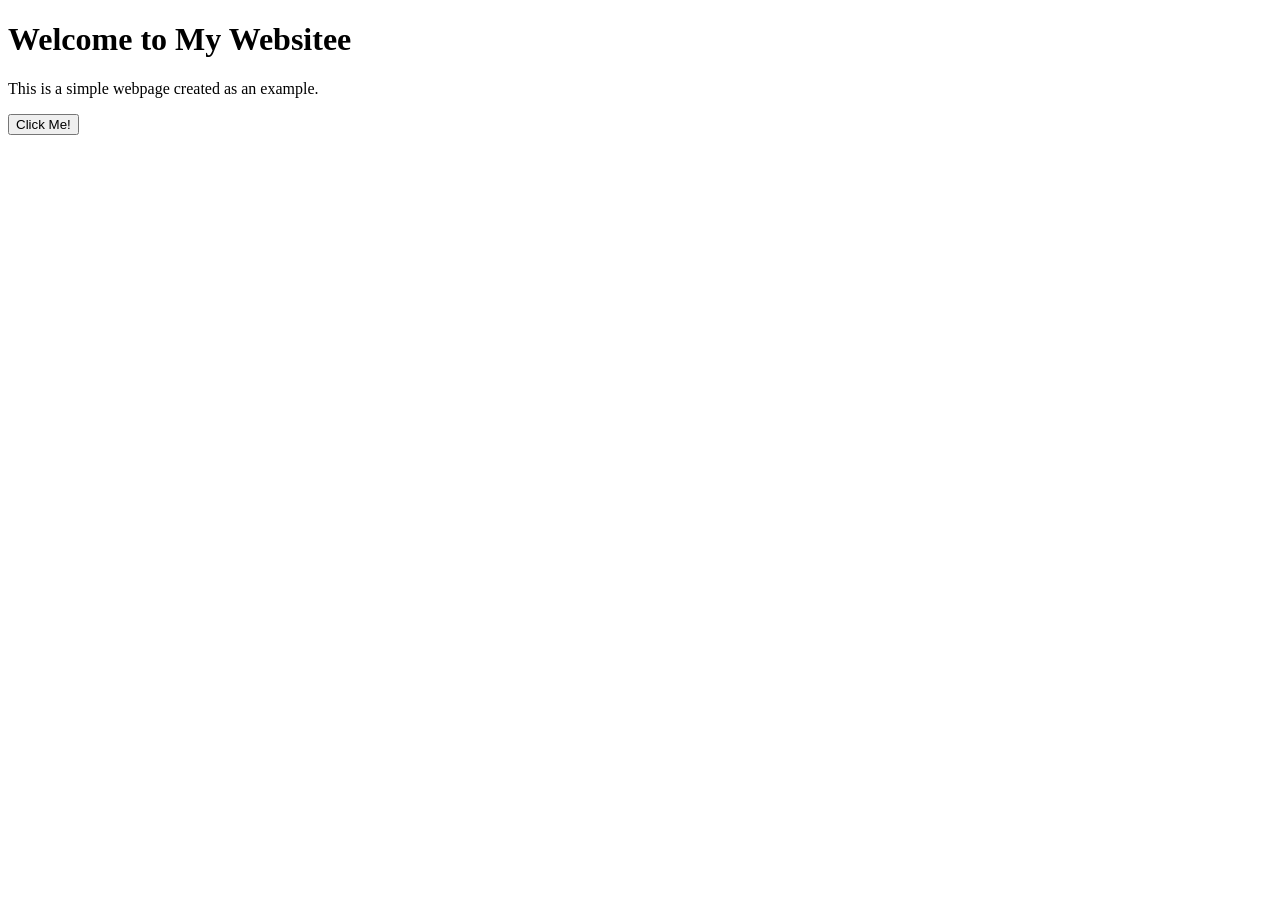
==== index.html @ 13c7ce86 "anush commit" ====
<!DOCTYPE html>
<html lang="en">

<head>
    <meta charset="UTF-8">
    <meta name="viewport" content="width=device-width, initial-scale=1.0">
    <title>Document</title>
    <link rel="stylesheet" href="style.css">
</head>

<body>
    <div class="container">
        <h1>Welcome to My Websitee</h1>
        <p>This is a simple webpage created as an example.</p>
        <button id="clickMe">Click Me!</button>
    </div>

    <script src="script.js"></script>
</body>

</html>
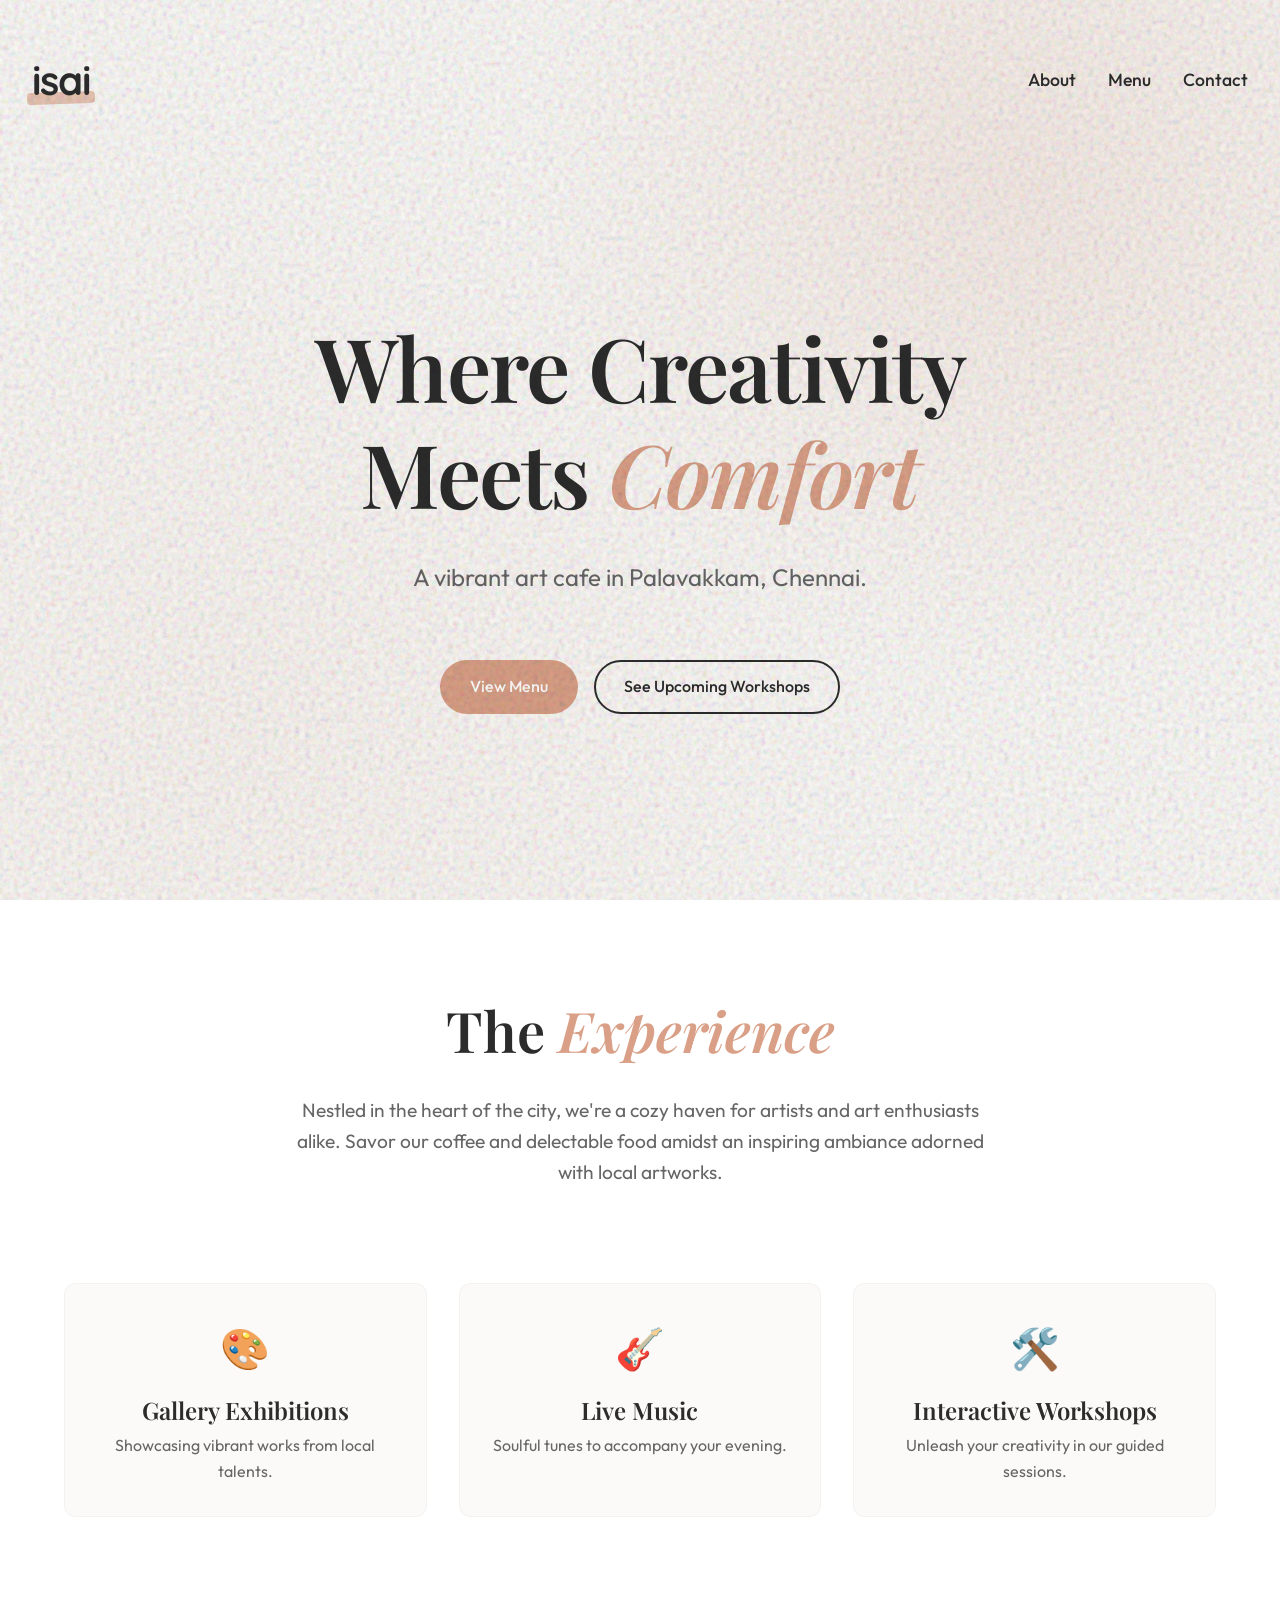
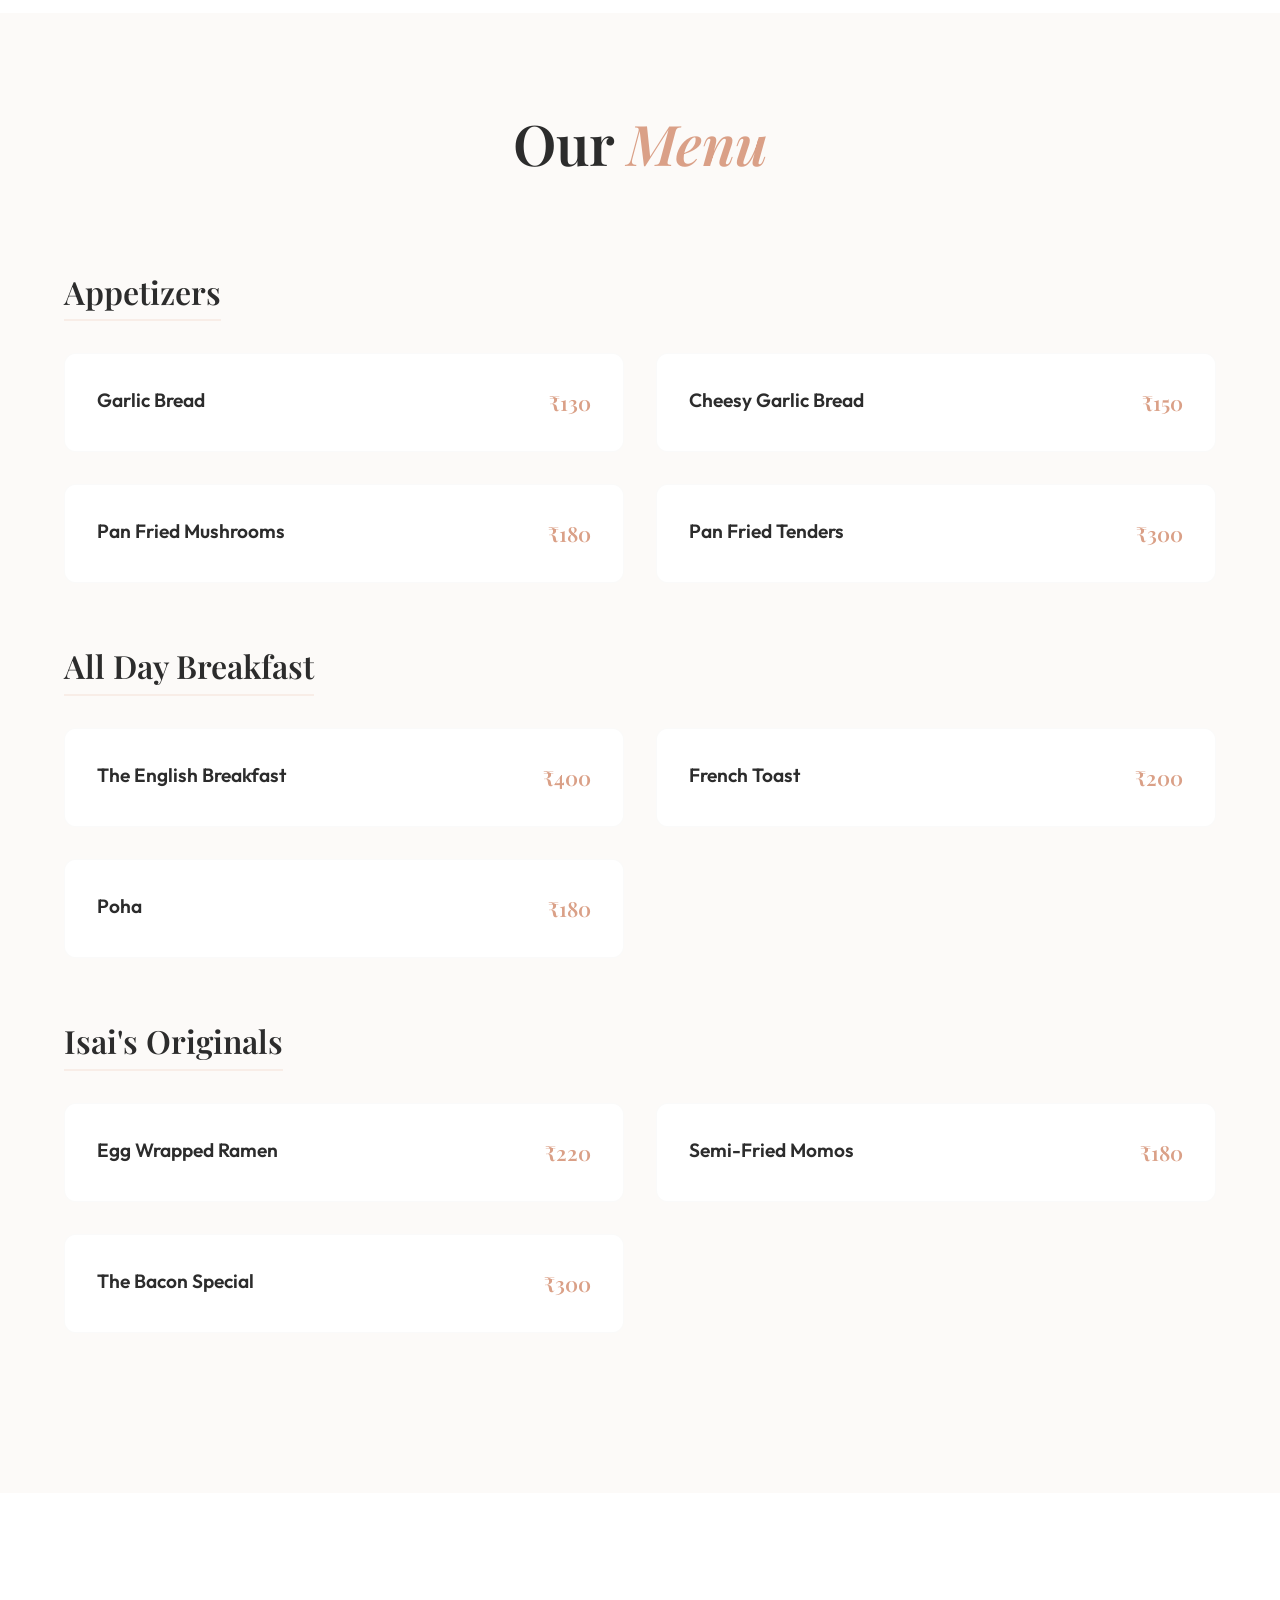
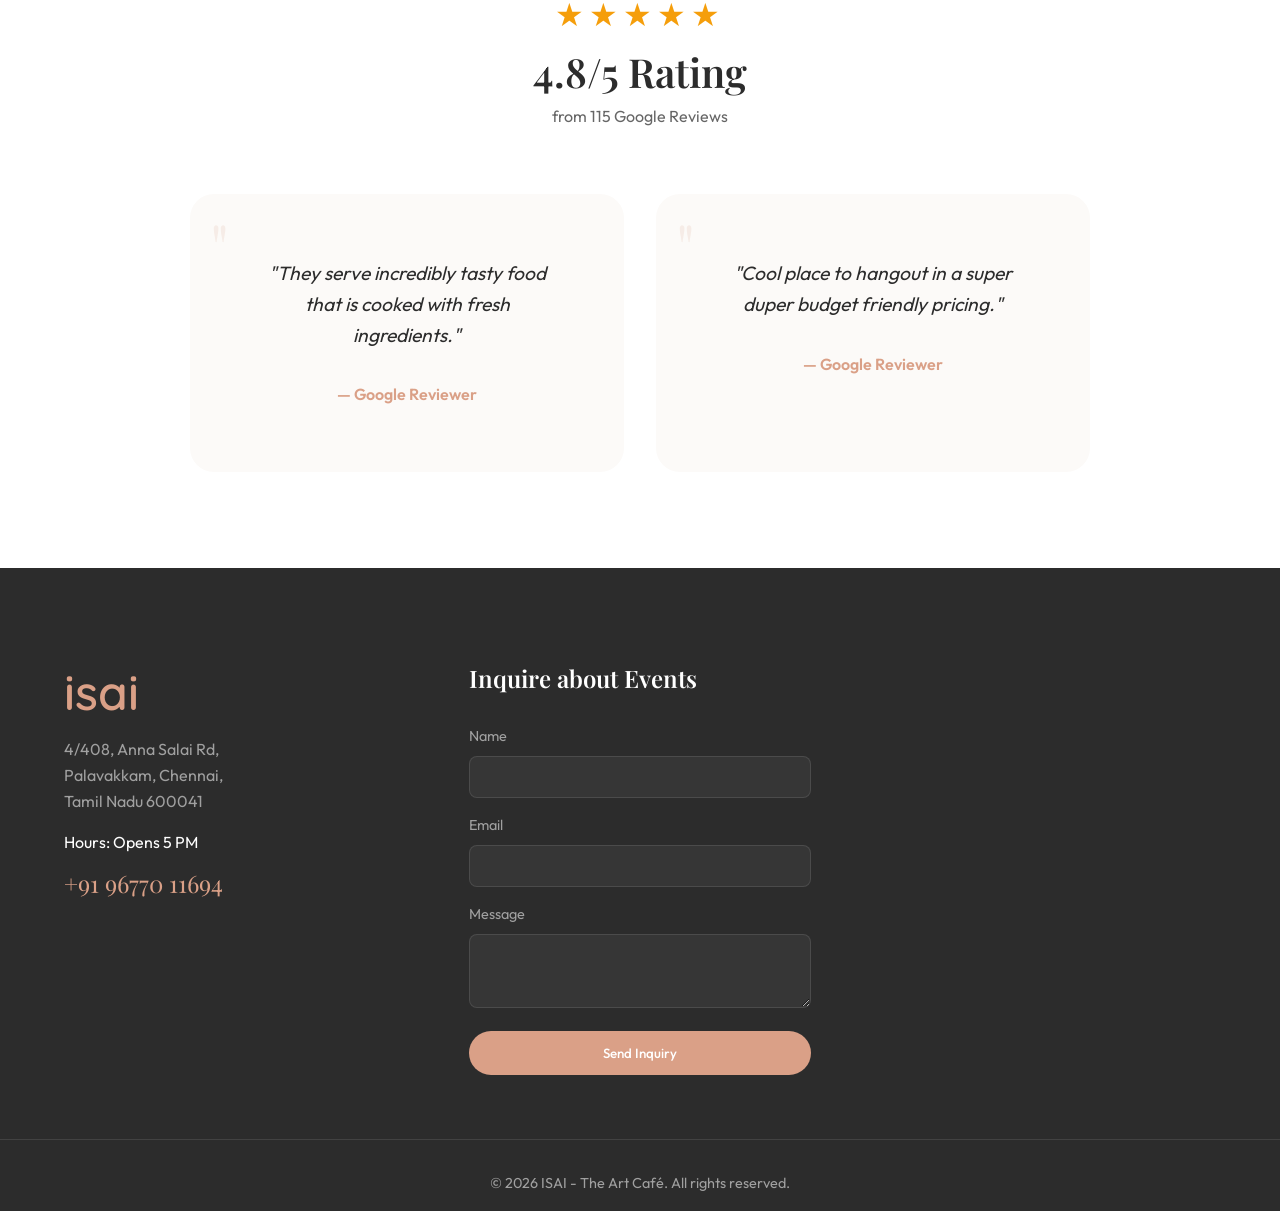
==== commit 67c500f0: "MVP commit" ====
--- a/index.html
+++ b/index.html
@@ -1,21 +1,151 @@
 <!DOCTYPE html>
 <html lang="en">
-
 <head>
     <meta charset="UTF-8">
     <meta name="viewport" content="width=device-width, initial-scale=1.0">
-    <title>Document</title>
+    <title>ISAI - The Art Café</title>
+    <meta name="description" content="A vibrant art cafe in Palavakkam, Chennai. Where Creativity Meets Comfort.">
+    <!-- Google Fonts -->
+    <link rel="preconnect" href="https://fonts.googleapis.com">
+    <link rel="preconnect" href="https://fonts.gstatic.com" crossorigin>
+    <link href="https://fonts.googleapis.com/css2?family=Outfit:wght@300;400;500;600&family=Playfair+Display:ital,wght@0,400;0,600;0,700;1,400;1,600&family=Quicksand:wght@600&display=swap" rel="stylesheet">
     <link rel="stylesheet" href="style.css">
 </head>
+<body>
+    <!-- Paper texture overlay for artisanal feel -->
+    <div class="texture-overlay" aria-hidden="true"></div>
 
-<body>
-    <div class="container">
-        <h1>Welcome to My Websitee</h1>
-        <p>This is a simple webpage created as an example.</p>
-        <button id="clickMe">Click Me!</button>
+    <div class="page-wrapper fade-in-scale">
+        <!-- Header & Hero -->
+        <header class="hero" id="home">
+            <nav class="navbar">
+                <div class="logo-placeholder">isai</div>
+                <ul class="nav-links">
+                    <li><a href="#about">About</a></li>
+                    <li><a href="#menu">Menu</a></li>
+                    <li><a href="#contact">Contact</a></li>
+                </ul>
+            </nav>
+            <div class="hero-content">
+                <h1>Where Creativity <br> Meets <span class="italic-accent">Comfort</span></h1>
+                <p>A vibrant art cafe in Palavakkam, Chennai.</p>
+                <div class="cta-group">
+                    <a href="#menu" class="btn btn-primary">View Menu</a>
+                    <a href="#contact" class="btn btn-secondary">See Upcoming Workshops</a>
+                </div>
+            </div>
+        </header>
+
+        <main>
+            <!-- The Experience -->
+            <section id="about" class="experience-section">
+                <div class="section-container">
+                    <h2 class="section-title">The <span class="italic-accent">Experience</span></h2>
+                    <p class="about-copy">Nestled in the heart of the city, we're a cozy haven for artists and art enthusiasts alike. Savor our coffee and delectable food amidst an inspiring ambiance adorned with local artworks.</p>
+                    
+                    <div class="features-grid">
+                        <article class="feature-card">
+                            <span class="feature-icon" aria-hidden="true">🎨</span>
+                            <h3>Gallery Exhibitions</h3>
+                            <p>Showcasing vibrant works from local talents.</p>
+                        </article>
+                        <article class="feature-card">
+                            <span class="feature-icon" aria-hidden="true">🎸</span>
+                            <h3>Live Music</h3>
+                            <p>Soulful tunes to accompany your evening.</p>
+                        </article>
+                        <article class="feature-card">
+                            <span class="feature-icon" aria-hidden="true">🛠️</span>
+                            <h3>Interactive Workshops</h3>
+                            <p>Unleash your creativity in our guided sessions.</p>
+                        </article>
+                    </div>
+                </div>
+            </section>
+
+            <!-- Dynamic Menu -->
+            <section id="menu" class="menu-section">
+                <div class="section-container">
+                    <h2 class="section-title">Our <span class="italic-accent">Menu</span></h2>
+                    <div id="menu-grid">
+                        <!-- Menu items will be injected here via JavaScript -->
+                    </div>
+                </div>
+            </section>
+
+            <!-- Social Proof -->
+            <section id="reviews" class="reviews-section">
+                <div class="section-container">
+                    <div class="rating-header">
+                        <span class="stars" aria-hidden="true">★★★★★</span>
+                        <h2>4.8/5 Rating</h2>
+                        <p>from 115 Google Reviews</p>
+                    </div>
+                    
+                    <div class="reviews-grid">
+                        <blockquote class="review-card">
+                            <p>"They serve incredibly tasty food that is cooked with fresh ingredients."</p>
+                            <footer>— Google Reviewer</footer>
+                        </blockquote>
+                        <blockquote class="review-card">
+                            <p>"Cool place to hangout in a super duper budget friendly pricing."</p>
+                            <footer>— Google Reviewer</footer>
+                        </blockquote>
+                    </div>
+                </div>
+            </section>
+        </main>
+
+        <!-- Footer -->
+        <footer id="contact" class="footer">
+            <div class="footer-container">
+                <div class="footer-details">
+                    <h2 class="footer-logo">isai</h2>
+                    <address>
+                        <p>4/408, Anna Salai Rd,<br> Palavakkam, Chennai,<br> Tamil Nadu 600041</p>
+                        <p class="hours">Hours: Opens 5 PM</p>
+                        <p><a href="tel:+919677011694" class="phone-link">+91 96770 11694</a></p>
+                    </address>
+                </div>
+                
+                <div class="footer-form">
+                    <h3>Inquire about Events</h3>
+                    <form action="https://formspree.io/f/YOUR_FORM_ID" method="POST">
+                        <div class="form-group">
+                            <label for="name">Name</label>
+                            <input type="text" id="name" name="name" required>
+                        </div>
+                        <div class="form-group">
+                            <label for="email">Email</label>
+                            <input type="email" id="email" name="email" required>
+                        </div>
+                        <div class="form-group">
+                            <label for="message">Message</label>
+                            <textarea id="message" name="message" rows="3" required></textarea>
+                        </div>
+                        <button type="submit" class="btn btn-primary">Send Inquiry</button>
+                    </form>
+                </div>
+                
+                <div class="footer-map">
+                    <iframe 
+                        src="https://www.google.com/maps/embed?pb=!1m18!1m12!1m3!1d3888.5833895475654!2d80.2528!3d12.9567!2m3!1f0!2f0!3f0!3m2!1i1024!2i768!4f13.1!3m3!1m2!1s0x3a525d1234567890%3A0x1234567890abcdef!2s4%2F408%2C%20Anna%20Salai%20Rd%2C%20Palavakkam%2C%20Chennai%2C%20Tamil%20Nadu%20600041!5e0!3m2!1sen!2sin!4v1700000000000!5m2!1sen!2sin" 
+                        width="100%" 
+                        height="250" 
+                        style="border:0;" 
+                        allowfullscreen="" 
+                        loading="lazy" 
+                        referrerpolicy="no-referrer-when-downgrade"
+                        title="Google Maps Location of ISAI Art Cafe">
+                    </iframe>
+                </div>
+            </div>
+            <div class="footer-bottom">
+                <p>&copy; <span id="current-year"></span> ISAI - The Art Café. All rights reserved.</p>
+            </div>
+        </footer>
     </div>
-
+    
     <script src="script.js"></script>
 </body>
-
 </html>
--- a/style.css
+++ b/style.css
@@ -0,0 +1,578 @@
+/* ==========================================================================
+   CSS VARIABLES & DESIGN SYSTEM
+   ========================================================================== */
+:root {
+    --brand-accent: #DAA087;      /* Terracotta/Peach */
+    --brand-accent-light: rgba(218, 160, 135, 0.15);
+    --brand-accent-glow: rgba(218, 160, 135, 0.4);
+    --bg-cream: #FCFAF8;          /* Warm Cream/Off-white */
+    --text-main: #2C2C2C;         /* Deep Charcoal */
+    --text-subtle: #666666;       /* Medium Gray */
+    --white: #FFFFFF;
+    
+    --font-heading: 'Playfair Display', serif;
+    --font-body: 'Outfit', sans-serif;
+    --font-logo: 'Quicksand', sans-serif; /* Playful rounded font for logo placeholder */
+    
+    --spacing-xs: 0.5rem;
+    --spacing-sm: 1rem;
+    --spacing-md: 2rem;
+    --spacing-lg: 4rem;
+    --spacing-xl: 6rem;
+    
+    --radius-sm: 8px;
+    --radius-md: 12px;
+    --radius-lg: 24px;
+    
+    --transition-smooth: all 0.4s cubic-bezier(0.25, 0.8, 0.25, 1);
+}
+
+/* ==========================================================================
+   RESET & BASE STYLES
+   ========================================================================== */
+*, *::before, *::after {
+    box-sizing: border-box;
+    margin: 0;
+    padding: 0;
+}
+
+html {
+    scroll-behavior: smooth;
+    font-size: 16px;
+}
+
+body {
+    font-family: var(--font-body);
+    background-color: var(--bg-cream);
+    color: var(--text-main);
+    line-height: 1.6;
+    overflow-x: hidden;
+    position: relative;
+}
+
+/* Texture Overlay */
+.texture-overlay {
+    position: fixed;
+    top: 0;
+    left: 0;
+    width: 100vw;
+    height: 100vh;
+    pointer-events: none;
+    z-index: 9999;
+    opacity: 0.4;
+    /* Subtle SVG noise/paper texture encoded as data URI */
+    background-image: url("data:image/svg+xml,%3Csvg viewBox='0 0 200 200' xmlns='http://www.w3.org/2000/svg'%3E%3Cfilter id='noiseFilter'%3E%3CfeTurbulence type='fractalNoise' baseFrequency='0.85' numOctaves='3' stitchTiles='stitch'/%3E%3C/filter%3E%3Crect width='100%25' height='100%25' filter='url(%23noiseFilter)'/%3E%3C/svg%3E");
+    mix-blend-mode: multiply;
+}
+
+/* Typography */
+h1, h2, h3, h4 {
+    font-family: var(--font-heading);
+    font-weight: 600;
+    line-height: 1.2;
+    color: var(--text-main);
+}
+
+.italic-accent {
+    font-style: italic;
+    color: var(--brand-accent);
+}
+
+a {
+    color: inherit;
+    text-decoration: none;
+    transition: var(--transition-smooth);
+}
+
+img, iframe {
+    max-width: 100%;
+    height: auto;
+    display: block;
+}
+
+/* Animations */
+@keyframes fadeInScale {
+    0% {
+        opacity: 0;
+        transform: scale(0.98) translateY(10px);
+    }
+    100% {
+        opacity: 1;
+        transform: scale(1) translateY(0);
+    }
+}
+
+.fade-in-scale {
+    animation: fadeInScale 1s cubic-bezier(0.16, 1, 0.3, 1) forwards;
+}
+
+/* Container */
+.section-container {
+    width: 90%;
+    max-width: 1200px;
+    margin: 0 auto;
+}
+
+/* Buttons */
+.btn {
+    display: inline-block;
+    padding: 12px 28px;
+    font-family: var(--font-body);
+    font-weight: 500;
+    border-radius: 50px;
+    cursor: pointer;
+    text-align: center;
+    border: 2px solid transparent;
+    transition: var(--transition-smooth);
+}
+
+.btn-primary {
+    background-color: var(--brand-accent);
+    color: var(--white);
+}
+
+.btn-primary:hover {
+    background-color: transparent;
+    color: var(--brand-accent);
+    border-color: var(--brand-accent);
+    transform: translateY(-2px);
+    box-shadow: 0 4px 15px var(--brand-accent-glow);
+}
+
+.btn-secondary {
+    background-color: transparent;
+    color: var(--text-main);
+    border-color: var(--text-main);
+}
+
+.btn-secondary:hover {
+    background-color: var(--text-main);
+    color: var(--bg-cream);
+    transform: translateY(-2px);
+}
+
+/* ==========================================================================
+   HEADER & HERO
+   ========================================================================== */
+.hero {
+    min-height: 100vh;
+    display: flex;
+    flex-direction: column;
+    padding: var(--spacing-sm) var(--spacing-md);
+    position: relative;
+    /* Soft gradient background */
+    background: radial-gradient(circle at 80% 20%, var(--brand-accent-light) 0%, transparent 40%),
+                radial-gradient(circle at 20% 80%, rgba(218, 160, 135, 0.05) 0%, transparent 50%);
+}
+
+.navbar {
+    display: flex;
+    justify-content: space-between;
+    align-items: center;
+    padding: var(--spacing-md) 0;
+}
+
+/* Logo Placeholder styling */
+.logo-placeholder {
+    font-family: var(--font-logo);
+    font-size: 2.5rem;
+    font-weight: 700;
+    color: var(--text-main);
+    position: relative;
+    z-index: 1;
+    letter-spacing: -1px;
+}
+
+.logo-placeholder::before {
+    content: '';
+    position: absolute;
+    bottom: 8px;
+    left: -5px;
+    right: -5px;
+    height: 12px;
+    background-color: var(--brand-accent);
+    z-index: -1;
+    border-radius: 4px;
+    transform: rotate(-2deg);
+    opacity: 0.6;
+}
+
+.nav-links {
+    display: none; /* Mobile first: hidden, could use a hamburger menu in full implementation */
+    list-style: none;
+    gap: var(--spacing-md);
+}
+
+.nav-links a {
+    font-weight: 500;
+    font-size: 1.1rem;
+    position: relative;
+}
+
+.nav-links a::after {
+    content: '';
+    position: absolute;
+    bottom: -4px;
+    left: 0;
+    width: 0;
+    height: 2px;
+    background-color: var(--brand-accent);
+    transition: var(--transition-smooth);
+}
+
+.nav-links a:hover::after {
+    width: 100%;
+}
+
+.hero-content {
+    flex: 1;
+    display: flex;
+    flex-direction: column;
+    justify-content: center;
+    align-items: flex-start;
+    max-width: 800px;
+    margin: 0 auto;
+    text-align: center;
+}
+
+.hero-content h1 {
+    font-size: clamp(3rem, 8vw, 5.5rem);
+    margin-bottom: var(--spacing-md);
+    letter-spacing: -0.02em;
+}
+
+.hero-content p {
+    font-size: clamp(1.2rem, 3vw, 1.5rem);
+    color: var(--text-subtle);
+    margin-bottom: var(--spacing-lg);
+}
+
+.cta-group {
+    display: flex;
+    flex-direction: column;
+    gap: var(--spacing-sm);
+    width: 100%;
+}
+
+/* ==========================================================================
+   THE EXPERIENCE (ABOUT)
+   ========================================================================== */
+.experience-section {
+    padding: var(--spacing-xl) 0;
+    background-color: var(--white);
+    text-align: center;
+}
+
+.section-title {
+    font-size: clamp(2.5rem, 5vw, 3.5rem);
+    margin-bottom: var(--spacing-md);
+}
+
+.about-copy {
+    max-width: 700px;
+    margin: 0 auto var(--spacing-xl);
+    font-size: 1.2rem;
+    color: var(--text-subtle);
+}
+
+.features-grid {
+    display: grid;
+    grid-template-columns: 1fr;
+    gap: var(--spacing-md);
+}
+
+.feature-card {
+    padding: var(--spacing-md);
+    background-color: var(--bg-cream);
+    border-radius: var(--radius-md);
+    transition: var(--transition-smooth);
+    border: 1px solid rgba(0,0,0,0.03);
+}
+
+.feature-card:hover {
+    transform: translateY(-5px);
+    box-shadow: 0 10px 30px rgba(0,0,0,0.05);
+}
+
+.feature-icon {
+    font-size: 2.5rem;
+    display: block;
+    margin-bottom: var(--spacing-sm);
+}
+
+.feature-card h3 {
+    margin-bottom: var(--spacing-xs);
+    font-size: 1.5rem;
+}
+
+.feature-card p {
+    color: var(--text-subtle);
+}
+
+/* ==========================================================================
+   DYNAMIC MENU
+   ========================================================================== */
+.menu-section {
+    padding: var(--spacing-xl) 0;
+    background-color: var(--bg-cream);
+}
+
+.menu-section .section-title {
+    text-align: center;
+    margin-bottom: var(--spacing-xl);
+}
+
+.menu-category {
+    margin-bottom: var(--spacing-lg);
+}
+
+.menu-category-title {
+    font-size: 2rem;
+    margin-bottom: var(--spacing-md);
+    padding-bottom: var(--spacing-xs);
+    border-bottom: 2px solid var(--brand-accent-light);
+    display: inline-block;
+}
+
+.menu-items {
+    display: grid;
+    grid-template-columns: 1fr;
+    gap: var(--spacing-sm);
+}
+
+.aesthetic-menu-item {
+    background: var(--white);
+    padding: var(--spacing-md);
+    border-radius: var(--radius-md);
+    display: flex;
+    justify-content: space-between;
+    align-items: center;
+    border: 1px solid rgba(0,0,0,0.02);
+    transition: var(--transition-smooth);
+}
+
+.aesthetic-menu-item:hover {
+    transform: translateY(-4px);
+    box-shadow: 0 12px 24px var(--brand-accent-light);
+    border-color: var(--brand-accent-light);
+}
+
+.item-details h4 {
+    font-size: 1.2rem;
+    margin-bottom: 4px;
+    font-family: var(--font-body);
+}
+
+.item-price {
+    font-family: var(--font-heading);
+    font-size: 1.3rem;
+    font-weight: 600;
+    color: var(--brand-accent);
+}
+
+/* ==========================================================================
+   SOCIAL PROOF (REVIEWS)
+   ========================================================================== */
+.reviews-section {
+    padding: var(--spacing-xl) 0;
+    background-color: var(--white);
+    text-align: center;
+}
+
+.rating-header {
+    margin-bottom: var(--spacing-lg);
+}
+
+.stars {
+    color: #F59E0B; /* Gold for stars */
+    font-size: 2rem;
+    letter-spacing: 5px;
+}
+
+.rating-header h2 {
+    font-size: 2.5rem;
+    margin: var(--spacing-xs) 0;
+}
+
+.rating-header p {
+    color: var(--text-subtle);
+}
+
+.reviews-grid {
+    display: grid;
+    grid-template-columns: 1fr;
+    gap: var(--spacing-md);
+    max-width: 900px;
+    margin: 0 auto;
+}
+
+.review-card {
+    background-color: var(--bg-cream);
+    padding: var(--spacing-lg);
+    border-radius: var(--radius-lg);
+    position: relative;
+}
+
+.review-card::before {
+    content: '"';
+    position: absolute;
+    top: 20px;
+    left: 20px;
+    font-family: var(--font-heading);
+    font-size: 4rem;
+    color: var(--brand-accent-light);
+    line-height: 1;
+}
+
+.review-card p {
+    font-size: 1.2rem;
+    font-style: italic;
+    margin-bottom: var(--spacing-md);
+    position: relative;
+    z-index: 1;
+}
+
+.review-card footer {
+    font-weight: 600;
+    color: var(--brand-accent);
+}
+
+/* ==========================================================================
+   FOOTER & CONTACT
+   ========================================================================== */
+.footer {
+    background-color: var(--text-main);
+    color: var(--bg-cream);
+    padding: var(--spacing-xl) 0 var(--spacing-sm);
+}
+
+.footer-container {
+    width: 90%;
+    max-width: 1200px;
+    margin: 0 auto;
+    display: grid;
+    grid-template-columns: 1fr;
+    gap: var(--spacing-lg);
+    margin-bottom: var(--spacing-lg);
+}
+
+.footer-logo {
+    font-family: var(--font-logo);
+    font-size: 3rem;
+    color: var(--brand-accent);
+    margin-bottom: var(--spacing-sm);
+}
+
+.footer-details address {
+    font-style: normal;
+    color: #A0A0A0;
+}
+
+.footer-details p {
+    margin-bottom: var(--spacing-xs);
+}
+
+.footer-details .hours {
+    margin-top: var(--spacing-sm);
+    color: var(--white);
+}
+
+.phone-link {
+    font-size: 1.5rem;
+    color: var(--brand-accent);
+    font-family: var(--font-heading);
+}
+
+.phone-link:hover {
+    color: var(--white);
+}
+
+.footer-form h3 {
+    color: var(--white);
+    margin-bottom: var(--spacing-md);
+    font-size: 1.5rem;
+}
+
+.form-group {
+    margin-bottom: var(--spacing-sm);
+}
+
+.form-group label {
+    display: block;
+    margin-bottom: 8px;
+    font-size: 0.9rem;
+    color: #A0A0A0;
+}
+
+.form-group input,
+.form-group textarea {
+    width: 100%;
+    padding: 12px;
+    background-color: rgba(255,255,255,0.05);
+    border: 1px solid rgba(255,255,255,0.1);
+    border-radius: var(--radius-sm);
+    color: var(--white);
+    font-family: var(--font-body);
+    transition: var(--transition-smooth);
+}
+
+.form-group input:focus,
+.form-group textarea:focus {
+    outline: none;
+    border-color: var(--brand-accent);
+    background-color: rgba(255,255,255,0.1);
+}
+
+.footer-form .btn {
+    width: 100%;
+}
+
+.footer-map iframe {
+    border-radius: var(--radius-md);
+}
+
+.footer-bottom {
+    text-align: center;
+    padding-top: var(--spacing-md);
+    border-top: 1px solid rgba(255,255,255,0.1);
+    color: #A0A0A0;
+    font-size: 0.9rem;
+}
+
+/* ==========================================================================
+   MEDIA QUERIES (DESKTOP SCALING)
+   ========================================================================== */
+@media (min-width: 768px) {
+    .nav-links {
+        display: flex;
+    }
+    
+    .hero-content {
+        align-items: center;
+    }
+
+    .cta-group {
+        flex-direction: row;
+        justify-content: center;
+        width: auto;
+    }
+
+    .features-grid {
+        grid-template-columns: repeat(3, 1fr);
+    }
+
+    .menu-items {
+        grid-template-columns: repeat(2, 1fr);
+        gap: var(--spacing-md);
+    }
+
+    .reviews-grid {
+        grid-template-columns: repeat(2, 1fr);
+    }
+}
+
+@media (min-width: 1024px) {
+    .footer-container {
+        grid-template-columns: 1fr 1fr 1fr;
+    }
+}
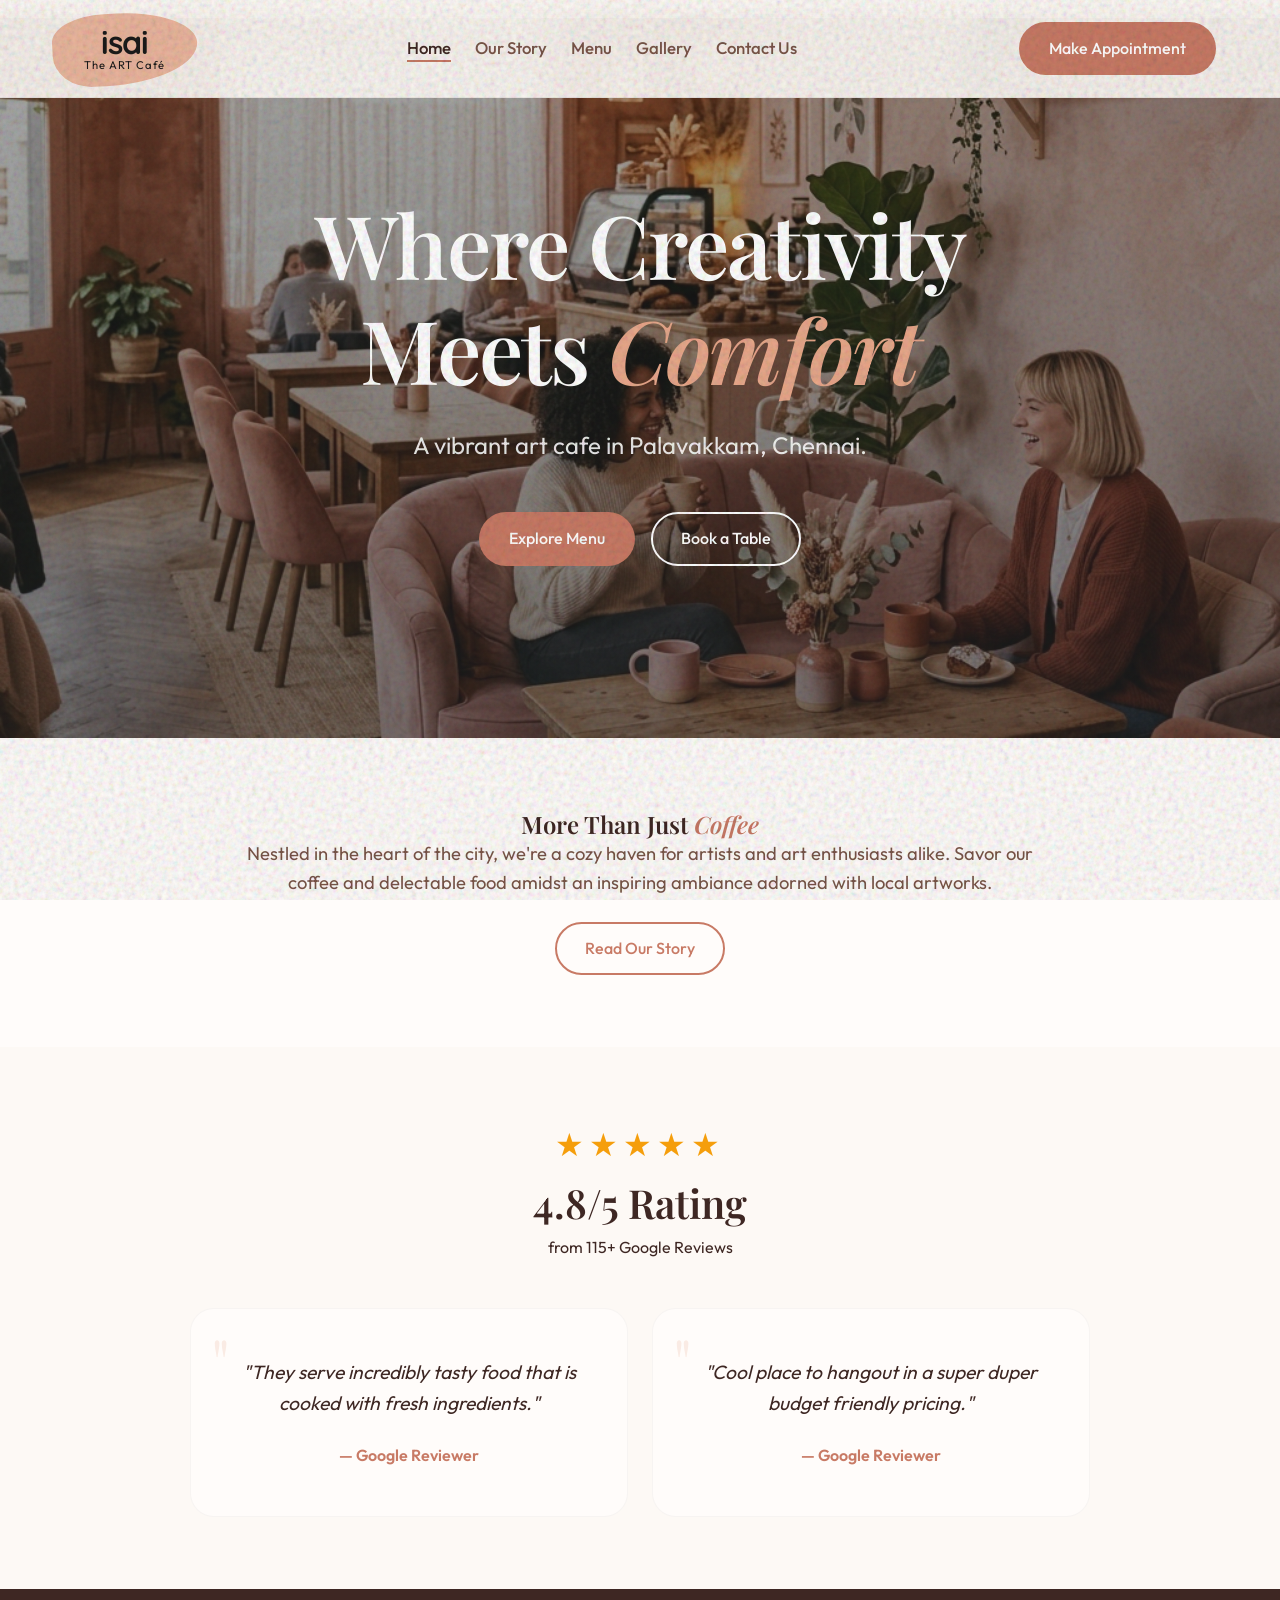
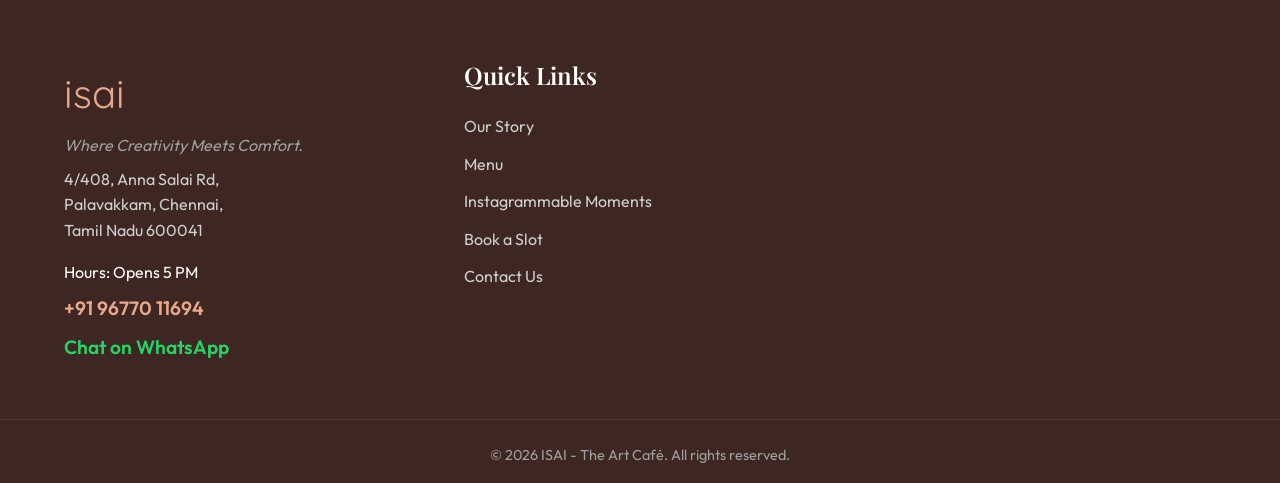
==== commit c7884ef7: "New AI Slop" ====
--- a/index.html
+++ b/index.html
@@ -1,87 +1,62 @@
 <!DOCTYPE html>
 <html lang="en">
+
 <head>
     <meta charset="UTF-8">
     <meta name="viewport" content="width=device-width, initial-scale=1.0">
-    <title>ISAI - The Art Café</title>
+    <title>ISAI - The Art Café | Home</title>
     <meta name="description" content="A vibrant art cafe in Palavakkam, Chennai. Where Creativity Meets Comfort.">
+    
     <!-- Google Fonts -->
     <link rel="preconnect" href="https://fonts.googleapis.com">
     <link rel="preconnect" href="https://fonts.gstatic.com" crossorigin>
-    <link href="https://fonts.googleapis.com/css2?family=Outfit:wght@300;400;500;600&family=Playfair+Display:ital,wght@0,400;0,600;0,700;1,400;1,600&family=Quicksand:wght@600&display=swap" rel="stylesheet">
+    <link href="https://fonts.googleapis.com/css2?family=Outfit:wght@300;400;500;600&family=Playfair+Display:ital,wght@0,400;0,600;0,700;1,400;1,600&family=Quicksand:wght@600;700&display=swap" rel="stylesheet">
+    
+    <!-- FontAwesome for Icons -->
+    <link rel="stylesheet" href="https://cdnjs.cloudflare.com/ajax/libs/font-awesome/6.4.0/css/all.min.css">
+    
     <link rel="stylesheet" href="style.css">
 </head>
+
 <body>
     <!-- Paper texture overlay for artisanal feel -->
     <div class="texture-overlay" aria-hidden="true"></div>
 
     <div class="page-wrapper fade-in-scale">
-        <!-- Header & Hero -->
-        <header class="hero" id="home">
-            <nav class="navbar">
-                <div class="logo-placeholder">isai</div>
-                <ul class="nav-links">
-                    <li><a href="#about">About</a></li>
-                    <li><a href="#menu">Menu</a></li>
-                    <li><a href="#contact">Contact</a></li>
-                </ul>
-            </nav>
+        <!-- Injected Navbar -->
+        <div id="navbar-container"></div>
+
+        <!-- Hero Section -->
+        <header class="hero" id="home" style="background-image: linear-gradient(rgba(44, 44, 44, 0.4), rgba(44, 44, 44, 0.6)), url('assets/images/hero_bg.png');">
             <div class="hero-content">
                 <h1>Where Creativity <br> Meets <span class="italic-accent">Comfort</span></h1>
                 <p>A vibrant art cafe in Palavakkam, Chennai.</p>
                 <div class="cta-group">
-                    <a href="#menu" class="btn btn-primary">View Menu</a>
-                    <a href="#contact" class="btn btn-secondary">See Upcoming Workshops</a>
+                    <a href="menu.html" class="btn btn-primary">Explore Menu</a>
+                    <a href="booking.html" class="btn btn-secondary" style="color: var(--white); border-color: var(--white);">Book a Table</a>
                 </div>
             </div>
         </header>
 
         <main>
-            <!-- The Experience -->
-            <section id="about" class="experience-section">
-                <div class="section-container">
-                    <h2 class="section-title">The <span class="italic-accent">Experience</span></h2>
+            <!-- Highlight/Snippet of The Experience -->
+            <section class="experience-snippet">
+                <div class="section-container text-center">
+                    <h2 class="section-title">More Than Just <span class="italic-accent">Coffee</span></h2>
                     <p class="about-copy">Nestled in the heart of the city, we're a cozy haven for artists and art enthusiasts alike. Savor our coffee and delectable food amidst an inspiring ambiance adorned with local artworks.</p>
-                    
-                    <div class="features-grid">
-                        <article class="feature-card">
-                            <span class="feature-icon" aria-hidden="true">🎨</span>
-                            <h3>Gallery Exhibitions</h3>
-                            <p>Showcasing vibrant works from local talents.</p>
-                        </article>
-                        <article class="feature-card">
-                            <span class="feature-icon" aria-hidden="true">🎸</span>
-                            <h3>Live Music</h3>
-                            <p>Soulful tunes to accompany your evening.</p>
-                        </article>
-                        <article class="feature-card">
-                            <span class="feature-icon" aria-hidden="true">🛠️</span>
-                            <h3>Interactive Workshops</h3>
-                            <p>Unleash your creativity in our guided sessions.</p>
-                        </article>
-                    </div>
+                    <a href="about.html" class="btn btn-outline">Read Our Story</a>
                 </div>
             </section>
 
-            <!-- Dynamic Menu -->
-            <section id="menu" class="menu-section">
-                <div class="section-container">
-                    <h2 class="section-title">Our <span class="italic-accent">Menu</span></h2>
-                    <div id="menu-grid">
-                        <!-- Menu items will be injected here via JavaScript -->
-                    </div>
-                </div>
-            </section>
-
-            <!-- Social Proof -->
-            <section id="reviews" class="reviews-section">
+            <!-- Social Proof / Reviews -->
+            <section class="reviews-section bg-cream">
                 <div class="section-container">
                     <div class="rating-header">
                         <span class="stars" aria-hidden="true">★★★★★</span>
                         <h2>4.8/5 Rating</h2>
-                        <p>from 115 Google Reviews</p>
+                        <p>from 115+ Google Reviews</p>
                     </div>
-                    
+
                     <div class="reviews-grid">
                         <blockquote class="review-card">
                             <p>"They serve incredibly tasty food that is cooked with fresh ingredients."</p>
@@ -96,56 +71,11 @@
             </section>
         </main>
 
-        <!-- Footer -->
-        <footer id="contact" class="footer">
-            <div class="footer-container">
-                <div class="footer-details">
-                    <h2 class="footer-logo">isai</h2>
-                    <address>
-                        <p>4/408, Anna Salai Rd,<br> Palavakkam, Chennai,<br> Tamil Nadu 600041</p>
-                        <p class="hours">Hours: Opens 5 PM</p>
-                        <p><a href="tel:+919677011694" class="phone-link">+91 96770 11694</a></p>
-                    </address>
-                </div>
-                
-                <div class="footer-form">
-                    <h3>Inquire about Events</h3>
-                    <form action="https://formspree.io/f/YOUR_FORM_ID" method="POST">
-                        <div class="form-group">
-                            <label for="name">Name</label>
-                            <input type="text" id="name" name="name" required>
-                        </div>
-                        <div class="form-group">
-                            <label for="email">Email</label>
-                            <input type="email" id="email" name="email" required>
-                        </div>
-                        <div class="form-group">
-                            <label for="message">Message</label>
-                            <textarea id="message" name="message" rows="3" required></textarea>
-                        </div>
-                        <button type="submit" class="btn btn-primary">Send Inquiry</button>
-                    </form>
-                </div>
-                
-                <div class="footer-map">
-                    <iframe 
-                        src="https://www.google.com/maps/embed?pb=!1m18!1m12!1m3!1d3888.5833895475654!2d80.2528!3d12.9567!2m3!1f0!2f0!3f0!3m2!1i1024!2i768!4f13.1!3m3!1m2!1s0x3a525d1234567890%3A0x1234567890abcdef!2s4%2F408%2C%20Anna%20Salai%20Rd%2C%20Palavakkam%2C%20Chennai%2C%20Tamil%20Nadu%20600041!5e0!3m2!1sen!2sin!4v1700000000000!5m2!1sen!2sin" 
-                        width="100%" 
-                        height="250" 
-                        style="border:0;" 
-                        allowfullscreen="" 
-                        loading="lazy" 
-                        referrerpolicy="no-referrer-when-downgrade"
-                        title="Google Maps Location of ISAI Art Cafe">
-                    </iframe>
-                </div>
-            </div>
-            <div class="footer-bottom">
-                <p>&copy; <span id="current-year"></span> ISAI - The Art Café. All rights reserved.</p>
-            </div>
-        </footer>
+        <!-- Injected Footer -->
+        <div id="footer-container"></div>
     </div>
-    
+
     <script src="script.js"></script>
 </body>
+
 </html>
--- a/style.css
+++ b/style.css
@@ -1,27 +1,29 @@
 /* ==========================================================================
-   CSS VARIABLES & DESIGN SYSTEM
+   CSS VARIABLES & DESIGN SYSTEM (Warm Cafe Vibe)
    ========================================================================== */
 :root {
-    --brand-accent: #DAA087;      /* Terracotta/Peach */
-    --brand-accent-light: rgba(218, 160, 135, 0.15);
-    --brand-accent-glow: rgba(218, 160, 135, 0.4);
-    --bg-cream: #FCFAF8;          /* Warm Cream/Off-white */
-    --text-main: #2C2C2C;         /* Deep Charcoal */
-    --text-subtle: #666666;       /* Medium Gray */
+    --brand-primary: #C87A65;     /* Warm Terracotta */
+    --brand-accent: #E8A88B;      /* Soft Peach/Pink */
+    --brand-accent-light: rgba(232, 168, 139, 0.2);
+    --bg-cream: #FDF9F5;          /* Warm Cream */
+    --bg-warm-white: #FFFCFA;     /* Even softer white */
+    --text-main: #3E2723;         /* Deep Coffee Brown */
+    --text-subtle: #795548;       /* Warm Gray/Brown */
     --white: #FFFFFF;
+    --black: #1A1A1A;
     
     --font-heading: 'Playfair Display', serif;
     --font-body: 'Outfit', sans-serif;
-    --font-logo: 'Quicksand', sans-serif; /* Playful rounded font for logo placeholder */
+    --font-logo: 'Quicksand', sans-serif;
     
     --spacing-xs: 0.5rem;
     --spacing-sm: 1rem;
-    --spacing-md: 2rem;
-    --spacing-lg: 4rem;
-    --spacing-xl: 6rem;
+    --spacing-md: 1.5rem;
+    --spacing-lg: 3rem;
+    --spacing-xl: 4.5rem;
     
     --radius-sm: 8px;
-    --radius-md: 12px;
+    --radius-md: 16px;
     --radius-lg: 24px;
     
     --transition-smooth: all 0.4s cubic-bezier(0.25, 0.8, 0.25, 1);
@@ -48,7 +50,23 @@
     line-height: 1.6;
     overflow-x: hidden;
     position: relative;
-}
+    display: flex;
+    flex-direction: column;
+    min-height: 100vh;
+}
+
+/* Utilities */
+.text-center { text-align: center; }
+.text-subtle { color: var(--text-subtle); }
+.bg-cream { background-color: var(--bg-cream); }
+.mt-sm { margin-top: var(--spacing-sm); }
+.mt-md { margin-top: var(--spacing-md); }
+.mt-lg { margin-top: var(--spacing-lg); }
+.mb-sm { margin-bottom: var(--spacing-sm); }
+.mb-md { margin-bottom: var(--spacing-md); }
+.mb-lg { margin-bottom: var(--spacing-lg); }
+.mb-xl { margin-bottom: var(--spacing-xl); }
+.w-100 { width: 100%; }
 
 /* Texture Overlay */
 .texture-overlay {
@@ -59,10 +77,20 @@
     height: 100vh;
     pointer-events: none;
     z-index: 9999;
-    opacity: 0.4;
-    /* Subtle SVG noise/paper texture encoded as data URI */
+    opacity: 0.35;
     background-image: url("data:image/svg+xml,%3Csvg viewBox='0 0 200 200' xmlns='http://www.w3.org/2000/svg'%3E%3Cfilter id='noiseFilter'%3E%3CfeTurbulence type='fractalNoise' baseFrequency='0.85' numOctaves='3' stitchTiles='stitch'/%3E%3C/filter%3E%3Crect width='100%25' height='100%25' filter='url(%23noiseFilter)'/%3E%3C/svg%3E");
     mix-blend-mode: multiply;
+}
+
+.page-wrapper {
+    flex: 1;
+    display: flex;
+    flex-direction: column;
+}
+
+.page-content {
+    flex: 1;
+    /* padding removed because sticky navbar is in document flow */
 }
 
 /* Typography */
@@ -75,7 +103,7 @@
 
 .italic-accent {
     font-style: italic;
-    color: var(--brand-accent);
+    color: var(--brand-primary);
 }
 
 a {
@@ -92,18 +120,12 @@
 
 /* Animations */
 @keyframes fadeInScale {
-    0% {
-        opacity: 0;
-        transform: scale(0.98) translateY(10px);
-    }
-    100% {
-        opacity: 1;
-        transform: scale(1) translateY(0);
-    }
+    0% { opacity: 0; transform: scale(0.98) translateY(10px); }
+    100% { opacity: 1; transform: scale(1) translateY(0); }
 }
 
 .fade-in-scale {
-    animation: fadeInScale 1s cubic-bezier(0.16, 1, 0.3, 1) forwards;
+    animation: fadeInScale 0.8s cubic-bezier(0.16, 1, 0.3, 1) forwards;
 }
 
 /* Container */
@@ -126,17 +148,22 @@
     transition: var(--transition-smooth);
 }
 
+.btn-large {
+    padding: 16px 32px;
+    font-size: 1.1rem;
+}
+
 .btn-primary {
-    background-color: var(--brand-accent);
+    background-color: var(--brand-primary);
     color: var(--white);
 }
 
 .btn-primary:hover {
     background-color: transparent;
-    color: var(--brand-accent);
-    border-color: var(--brand-accent);
+    color: var(--brand-primary);
+    border-color: var(--brand-primary);
     transform: translateY(-2px);
-    box-shadow: 0 4px 15px var(--brand-accent-glow);
+    box-shadow: 0 4px 15px rgba(200, 122, 101, 0.3);
 }
 
 .btn-secondary {
@@ -151,62 +178,102 @@
     transform: translateY(-2px);
 }
 
-/* ==========================================================================
-   HEADER & HERO
-   ========================================================================== */
-.hero {
-    min-height: 100vh;
-    display: flex;
-    flex-direction: column;
-    padding: var(--spacing-sm) var(--spacing-md);
-    position: relative;
-    /* Soft gradient background */
-    background: radial-gradient(circle at 80% 20%, var(--brand-accent-light) 0%, transparent 40%),
-                radial-gradient(circle at 20% 80%, rgba(218, 160, 135, 0.05) 0%, transparent 50%);
-}
-
+.btn-outline {
+    background-color: transparent;
+    color: var(--brand-primary);
+    border-color: var(--brand-primary);
+}
+
+.btn-outline:hover {
+    background-color: var(--brand-primary);
+    color: var(--white);
+    transform: translateY(-2px);
+}
+
+.btn-whatsapp {
+    background-color: #25D366;
+    color: white;
+    border-color: #25D366;
+    display: inline-flex;
+    align-items: center;
+    gap: 8px;
+}
+
+.btn-whatsapp:hover {
+    background-color: transparent;
+    color: #25D366;
+}
+
+/* ==========================================================================
+   NAVBAR (Dynamically Injected)
+   ========================================================================== */
 .navbar {
     display: flex;
     justify-content: space-between;
     align-items: center;
-    padding: var(--spacing-md) 0;
-}
-
-/* Logo Placeholder styling */
+    padding: var(--spacing-sm) 5%;
+    background-color: rgba(253, 249, 245, 0.95);
+    backdrop-filter: blur(10px);
+    border-bottom: 1px solid rgba(0,0,0,0.05);
+    position: sticky;
+    top: 0;
+    z-index: 1000;
+}
+
+/* Custom Pink Brush Stroke Logo Effect */
 .logo-placeholder {
     font-family: var(--font-logo);
-    font-size: 2.5rem;
+    font-size: 2rem;
     font-weight: 700;
-    color: var(--text-main);
+    color: var(--black);
     position: relative;
     z-index: 1;
     letter-spacing: -1px;
+    display: inline-flex;
+    flex-direction: column;
+    align-items: center;
+    line-height: 1;
+    padding: 10px 20px;
 }
 
 .logo-placeholder::before {
     content: '';
     position: absolute;
-    bottom: 8px;
-    left: -5px;
-    right: -5px;
-    height: 12px;
+    top: 50%;
+    left: 50%;
+    transform: translate(-50%, -50%) rotate(-3deg);
+    width: 120%;
+    height: 110%;
     background-color: var(--brand-accent);
     z-index: -1;
-    border-radius: 4px;
-    transform: rotate(-2deg);
-    opacity: 0.6;
+    border-radius: 40% 60% 70% 30% / 40% 50% 60% 50%;
+    opacity: 0.8;
+}
+
+.logo-subtext {
+    font-size: 0.7rem;
+    font-family: var(--font-body);
+    font-weight: 400;
+    letter-spacing: 1px;
+    margin-top: 2px;
 }
 
 .nav-links {
-    display: none; /* Mobile first: hidden, could use a hamburger menu in full implementation */
+    display: none; /* Desktop visible via media query */
     list-style: none;
     gap: var(--spacing-md);
 }
 
 .nav-links a {
     font-weight: 500;
-    font-size: 1.1rem;
+    font-size: 1.05rem;
     position: relative;
+    color: var(--text-subtle);
+}
+
+.nav-links a:hover,
+.nav-links a.active {
+    color: var(--text-main);
 }
 
 .nav-links a::after {
@@ -216,35 +283,59 @@
     left: 0;
     width: 0;
     height: 2px;
-    background-color: var(--brand-accent);
+    background-color: var(--brand-primary);
     transition: var(--transition-smooth);
 }
 
-.nav-links a:hover::after {
+.nav-links a:hover::after,
+.nav-links a.active::after {
     width: 100%;
 }
 
-.hero-content {
-    flex: 1;
+.nav-cta {
+    display: none;
+}
+
+/* ==========================================================================
+   HERO & HOME
+   ========================================================================== */
+.hero {
+    min-height: 80vh;
     display: flex;
     flex-direction: column;
     justify-content: center;
-    align-items: flex-start;
+    align-items: center;
+    padding: var(--spacing-sm) var(--spacing-md);
+    position: relative;
+    background-size: cover;
+    background-position: center;
+    background-attachment: fixed;
+    color: var(--white);
+    text-align: center;
+    margin-top: -80px; /* Pull up under transparent nav if we wanted, but we keep nav solid */
+}
+
+.hero-content {
     max-width: 800px;
     margin: 0 auto;
-    text-align: center;
+    z-index: 2;
 }
 
 .hero-content h1 {
     font-size: clamp(3rem, 8vw, 5.5rem);
     margin-bottom: var(--spacing-md);
     letter-spacing: -0.02em;
+    color: var(--white);
+}
+
+.hero-content .italic-accent {
+    color: var(--brand-accent);
 }
 
 .hero-content p {
     font-size: clamp(1.2rem, 3vw, 1.5rem);
-    color: var(--text-subtle);
     margin-bottom: var(--spacing-lg);
+    opacity: 0.9;
 }
 
 .cta-group {
@@ -254,50 +345,72 @@
     width: 100%;
 }
 
-/* ==========================================================================
-   THE EXPERIENCE (ABOUT)
+.experience-snippet {
+    padding: var(--spacing-xl) 0;
+    background-color: var(--bg-warm-white);
+}
+
+/* ==========================================================================
+   PAGE SHARED STYLES
+   ========================================================================== */
+.page-title {
+    font-size: clamp(2.5rem, 5vw, 4rem);
+    margin-bottom: var(--spacing-xs);
+}
+
+.subtitle {
+    font-size: 1.2rem;
+}
+
+/* ==========================================================================
+   OUR STORY (ABOUT)
    ========================================================================== */
 .experience-section {
-    padding: var(--spacing-xl) 0;
-    background-color: var(--white);
+    padding: var(--spacing-lg) 0 var(--spacing-xl);
+    background-color: var(--bg-warm-white);
+}
+
+.about-copy {
+    max-width: 800px;
+    margin: 0 auto var(--spacing-md);
+    font-size: 1.15rem;
+    color: var(--text-subtle);
     text-align: center;
 }
 
-.section-title {
-    font-size: clamp(2.5rem, 5vw, 3.5rem);
-    margin-bottom: var(--spacing-md);
-}
-
-.about-copy {
-    max-width: 700px;
-    margin: 0 auto var(--spacing-xl);
-    font-size: 1.2rem;
-    color: var(--text-subtle);
+.about-copy.lead {
+    font-size: 1.5rem;
+    color: var(--text-main);
+    font-weight: 500;
 }
 
 .features-grid {
     display: grid;
     grid-template-columns: 1fr;
     gap: var(--spacing-md);
+    margin-top: var(--spacing-lg);
 }
 
 .feature-card {
-    padding: var(--spacing-md);
+    padding: var(--spacing-lg);
     background-color: var(--bg-cream);
     border-radius: var(--radius-md);
     transition: var(--transition-smooth);
     border: 1px solid rgba(0,0,0,0.03);
+    text-align: center;
 }
 
 .feature-card:hover {
-    transform: translateY(-5px);
-    box-shadow: 0 10px 30px rgba(0,0,0,0.05);
+    transform: translateY(-8px);
+    box-shadow: 0 15px 35px rgba(200, 122, 101, 0.1);
+    border-color: var(--brand-accent-light);
 }
 
 .feature-icon {
     font-size: 2.5rem;
     display: block;
     margin-bottom: var(--spacing-sm);
+    color: var(--brand-primary);
 }
 
 .feature-card h3 {
@@ -310,72 +423,122 @@
 }
 
 /* ==========================================================================
-   DYNAMIC MENU
+   MENU SECTION
    ========================================================================== */
 .menu-section {
-    padding: var(--spacing-xl) 0;
-    background-color: var(--bg-cream);
-}
-
-.menu-section .section-title {
-    text-align: center;
+    padding: var(--spacing-lg) 0 var(--spacing-xl);
+}
+
+.menu-category {
     margin-bottom: var(--spacing-xl);
 }
 
-.menu-category {
-    margin-bottom: var(--spacing-lg);
-}
-
 .menu-category-title {
-    font-size: 2rem;
+    font-size: 2.5rem;
     margin-bottom: var(--spacing-md);
     padding-bottom: var(--spacing-xs);
-    border-bottom: 2px solid var(--brand-accent-light);
+    border-bottom: 3px solid var(--brand-accent-light);
     display: inline-block;
 }
 
 .menu-items {
     display: grid;
     grid-template-columns: 1fr;
-    gap: var(--spacing-sm);
+    gap: var(--spacing-md);
 }
 
 .aesthetic-menu-item {
-    background: var(--white);
+    background: var(--bg-warm-white);
+    border-radius: var(--radius-md);
+    overflow: hidden;
+    display: flex;
+    flex-direction: column;
+    border: 1px solid rgba(0,0,0,0.04);
+    transition: var(--transition-smooth);
+}
+
+.aesthetic-menu-item:hover {
+    transform: translateY(-6px);
+    box-shadow: 0 15px 30px rgba(200, 122, 101, 0.15);
+}
+
+.menu-item-image {
+    width: 100%;
+    height: 200px;
+    background-size: cover;
+    background-position: center;
+}
+
+.item-details {
     padding: var(--spacing-md);
+    display: flex;
+    flex-direction: column;
+    flex: 1;
+}
+
+.item-header {
+    display: flex;
+    justify-content: space-between;
+    align-items: flex-start;
+    margin-bottom: var(--spacing-xs);
+}
+
+.item-header h4 {
+    font-size: 1.3rem;
+    font-family: var(--font-heading);
+    padding-right: 15px;
+}
+
+.item-price {
+    font-family: var(--font-body);
+    font-size: 1.2rem;
+    font-weight: 600;
+    color: var(--brand-primary);
+    white-space: nowrap;
+}
+
+.item-desc {
+    color: var(--text-subtle);
+    font-size: 0.95rem;
+    margin-top: auto;
+}
+
+/* ==========================================================================
+   GALLERY (INSTAGRAMMABLE)
+   ========================================================================== */
+.gallery-section {
+    padding: var(--spacing-lg) 0 var(--spacing-xl);
+    background-color: var(--bg-warm-white);
+}
+
+.masonry-grid {
+    column-count: 1;
+    column-gap: var(--spacing-md);
+}
+
+.gallery-item {
+    break-inside: avoid;
+    margin-bottom: var(--spacing-md);
     border-radius: var(--radius-md);
-    display: flex;
-    justify-content: space-between;
-    align-items: center;
-    border: 1px solid rgba(0,0,0,0.02);
+    overflow: hidden;
+    position: relative;
+}
+
+.gallery-item img {
+    width: 100%;
+    border-radius: var(--radius-md);
     transition: var(--transition-smooth);
 }
 
-.aesthetic-menu-item:hover {
-    transform: translateY(-4px);
-    box-shadow: 0 12px 24px var(--brand-accent-light);
-    border-color: var(--brand-accent-light);
-}
-
-.item-details h4 {
-    font-size: 1.2rem;
-    margin-bottom: 4px;
-    font-family: var(--font-body);
-}
-
-.item-price {
-    font-family: var(--font-heading);
-    font-size: 1.3rem;
-    font-weight: 600;
-    color: var(--brand-accent);
-}
-
-/* ==========================================================================
-   SOCIAL PROOF (REVIEWS)
+.gallery-item:hover img {
+    transform: scale(1.03);
+}
+
+/* ==========================================================================
+   REVIEWS
    ========================================================================== */
 .reviews-section {
     padding: var(--spacing-xl) 0;
-    background-color: var(--white);
     text-align: center;
 }
 
@@ -384,7 +547,7 @@
 }
 
 .stars {
-    color: #F59E0B; /* Gold for stars */
+    color: #F59E0B;
     font-size: 2rem;
     letter-spacing: 5px;
 }
@@ -392,10 +555,6 @@
 .rating-header h2 {
     font-size: 2.5rem;
     margin: var(--spacing-xs) 0;
-}
-
-.rating-header p {
-    color: var(--text-subtle);
 }
 
 .reviews-grid {
@@ -407,10 +566,11 @@
 }
 
 .review-card {
-    background-color: var(--bg-cream);
+    background-color: var(--bg-warm-white);
     padding: var(--spacing-lg);
     border-radius: var(--radius-lg);
     position: relative;
+    border: 1px solid rgba(0,0,0,0.03);
 }
 
 .review-card::before {
@@ -434,16 +594,101 @@
 
 .review-card footer {
     font-weight: 600;
-    color: var(--brand-accent);
-}
-
-/* ==========================================================================
-   FOOTER & CONTACT
+    color: var(--brand-primary);
+}
+
+/* ==========================================================================
+   CONTACT & BOOKING FORMS
+   ========================================================================== */
+.contact-section, .booking-section {
+    padding: var(--spacing-lg) 0 var(--spacing-xl);
+}
+
+.contact-grid {
+    display: grid;
+    grid-template-columns: 1fr;
+    gap: var(--spacing-lg);
+}
+
+.contact-info-card {
+    background-color: var(--brand-accent-light);
+    padding: var(--spacing-lg);
+    border-radius: var(--radius-lg);
+}
+
+.contact-info-card h3 {
+    margin-bottom: var(--spacing-xs);
+    display: flex;
+    align-items: center;
+    gap: 10px;
+    color: var(--brand-primary);
+}
+
+.contact-link {
+    font-size: 1.2rem;
+    font-weight: 600;
+}
+
+.contact-form-wrapper, .booking-wrapper {
+    background-color: var(--white);
+    padding: var(--spacing-lg);
+    border-radius: var(--radius-lg);
+    box-shadow: 0 10px 40px rgba(0,0,0,0.04);
+}
+
+.booking-wrapper {
+    max-width: 800px;
+    margin: 0 auto;
+}
+
+.form-group {
+    margin-bottom: var(--spacing-md);
+}
+
+.form-row {
+    display: flex;
+    flex-direction: column;
+    gap: var(--spacing-md);
+}
+
+.form-group label {
+    display: block;
+    margin-bottom: 8px;
+    font-weight: 500;
+    color: var(--text-main);
+}
+
+.form-group input,
+.form-group select,
+.form-group textarea {
+    width: 100%;
+    padding: 14px;
+    background-color: var(--bg-cream);
+    border: 1px solid rgba(0,0,0,0.1);
+    border-radius: var(--radius-sm);
+    color: var(--text-main);
+    font-family: var(--font-body);
+    font-size: 1rem;
+    transition: var(--transition-smooth);
+}
+
+.form-group input:focus,
+.form-group select:focus,
+.form-group textarea:focus {
+    outline: none;
+    border-color: var(--brand-primary);
+    background-color: var(--white);
+    box-shadow: 0 0 0 4px var(--brand-accent-light);
+}
+
+/* ==========================================================================
+   FOOTER
    ========================================================================== */
 .footer {
     background-color: var(--text-main);
     color: var(--bg-cream);
     padding: var(--spacing-xl) 0 var(--spacing-sm);
+    margin-top: auto;
 }
 
 .footer-container {
@@ -458,14 +703,21 @@
 
 .footer-logo {
     font-family: var(--font-logo);
-    font-size: 3rem;
+    font-size: 2.5rem;
     color: var(--brand-accent);
+    margin-bottom: var(--spacing-xs);
+    display: inline-block;
+}
+
+.footer-tagline {
+    font-style: italic;
+    color: #A0A0A0;
     margin-bottom: var(--spacing-sm);
 }
 
 .footer-details address {
     font-style: normal;
-    color: #A0A0A0;
+    color: #D0D0D0;
 }
 
 .footer-details p {
@@ -477,58 +729,37 @@
     color: var(--white);
 }
 
-.phone-link {
-    font-size: 1.5rem;
+.footer-details .phone-link, .whatsapp-link {
+    font-size: 1.2rem;
     color: var(--brand-accent);
-    font-family: var(--font-heading);
-}
-
-.phone-link:hover {
-    color: var(--white);
-}
-
-.footer-form h3 {
+    font-weight: 600;
+}
+
+.whatsapp-link {
+    color: #25D366; /* WhatsApp Green */
+}
+
+.footer-links h3 {
     color: var(--white);
     margin-bottom: var(--spacing-md);
     font-size: 1.5rem;
 }
 
-.form-group {
-    margin-bottom: var(--spacing-sm);
-}
-
-.form-group label {
-    display: block;
-    margin-bottom: 8px;
-    font-size: 0.9rem;
-    color: #A0A0A0;
-}
-
-.form-group input,
-.form-group textarea {
-    width: 100%;
-    padding: 12px;
-    background-color: rgba(255,255,255,0.05);
-    border: 1px solid rgba(255,255,255,0.1);
-    border-radius: var(--radius-sm);
-    color: var(--white);
-    font-family: var(--font-body);
-    transition: var(--transition-smooth);
-}
-
-.form-group input:focus,
-.form-group textarea:focus {
-    outline: none;
-    border-color: var(--brand-accent);
-    background-color: rgba(255,255,255,0.1);
-}
-
-.footer-form .btn {
-    width: 100%;
-}
-
-.footer-map iframe {
-    border-radius: var(--radius-md);
+.footer-links ul {
+    list-style: none;
+}
+
+.footer-links li {
+    margin-bottom: 12px;
+}
+
+.footer-links a {
+    color: #D0D0D0;
+}
+
+.footer-links a:hover {
+    color: var(--brand-accent);
+    padding-left: 5px;
 }
 
 .footer-bottom {
@@ -547,6 +778,10 @@
         display: flex;
     }
     
+    .nav-cta {
+        display: inline-block;
+    }
+
     .hero-content {
         align-items: center;
     }
@@ -563,11 +798,36 @@
 
     .menu-items {
         grid-template-columns: repeat(2, 1fr);
-        gap: var(--spacing-md);
+    }
+    
+    .aesthetic-menu-item {
+        flex-direction: row;
+    }
+    
+    .menu-item-image {
+        width: 150px;
+        height: auto;
+        min-height: 150px;
+    }
+
+    .masonry-grid {
+        column-count: 2;
     }
 
     .reviews-grid {
         grid-template-columns: repeat(2, 1fr);
+    }
+    
+    .contact-grid {
+        grid-template-columns: 1fr 2fr;
+    }
+    
+    .form-row {
+        flex-direction: row;
+    }
+    
+    .half-width {
+        width: 50%;
     }
 }
 
@@ -575,4 +835,16 @@
     .footer-container {
         grid-template-columns: 1fr 1fr 1fr;
     }
-}
+    
+    .masonry-grid {
+        column-count: 3;
+    }
+    
+    .menu-items {
+        grid-template-columns: repeat(2, 1fr);
+    }
+    
+    .menu-item-image {
+        width: 200px;
+    }
+}
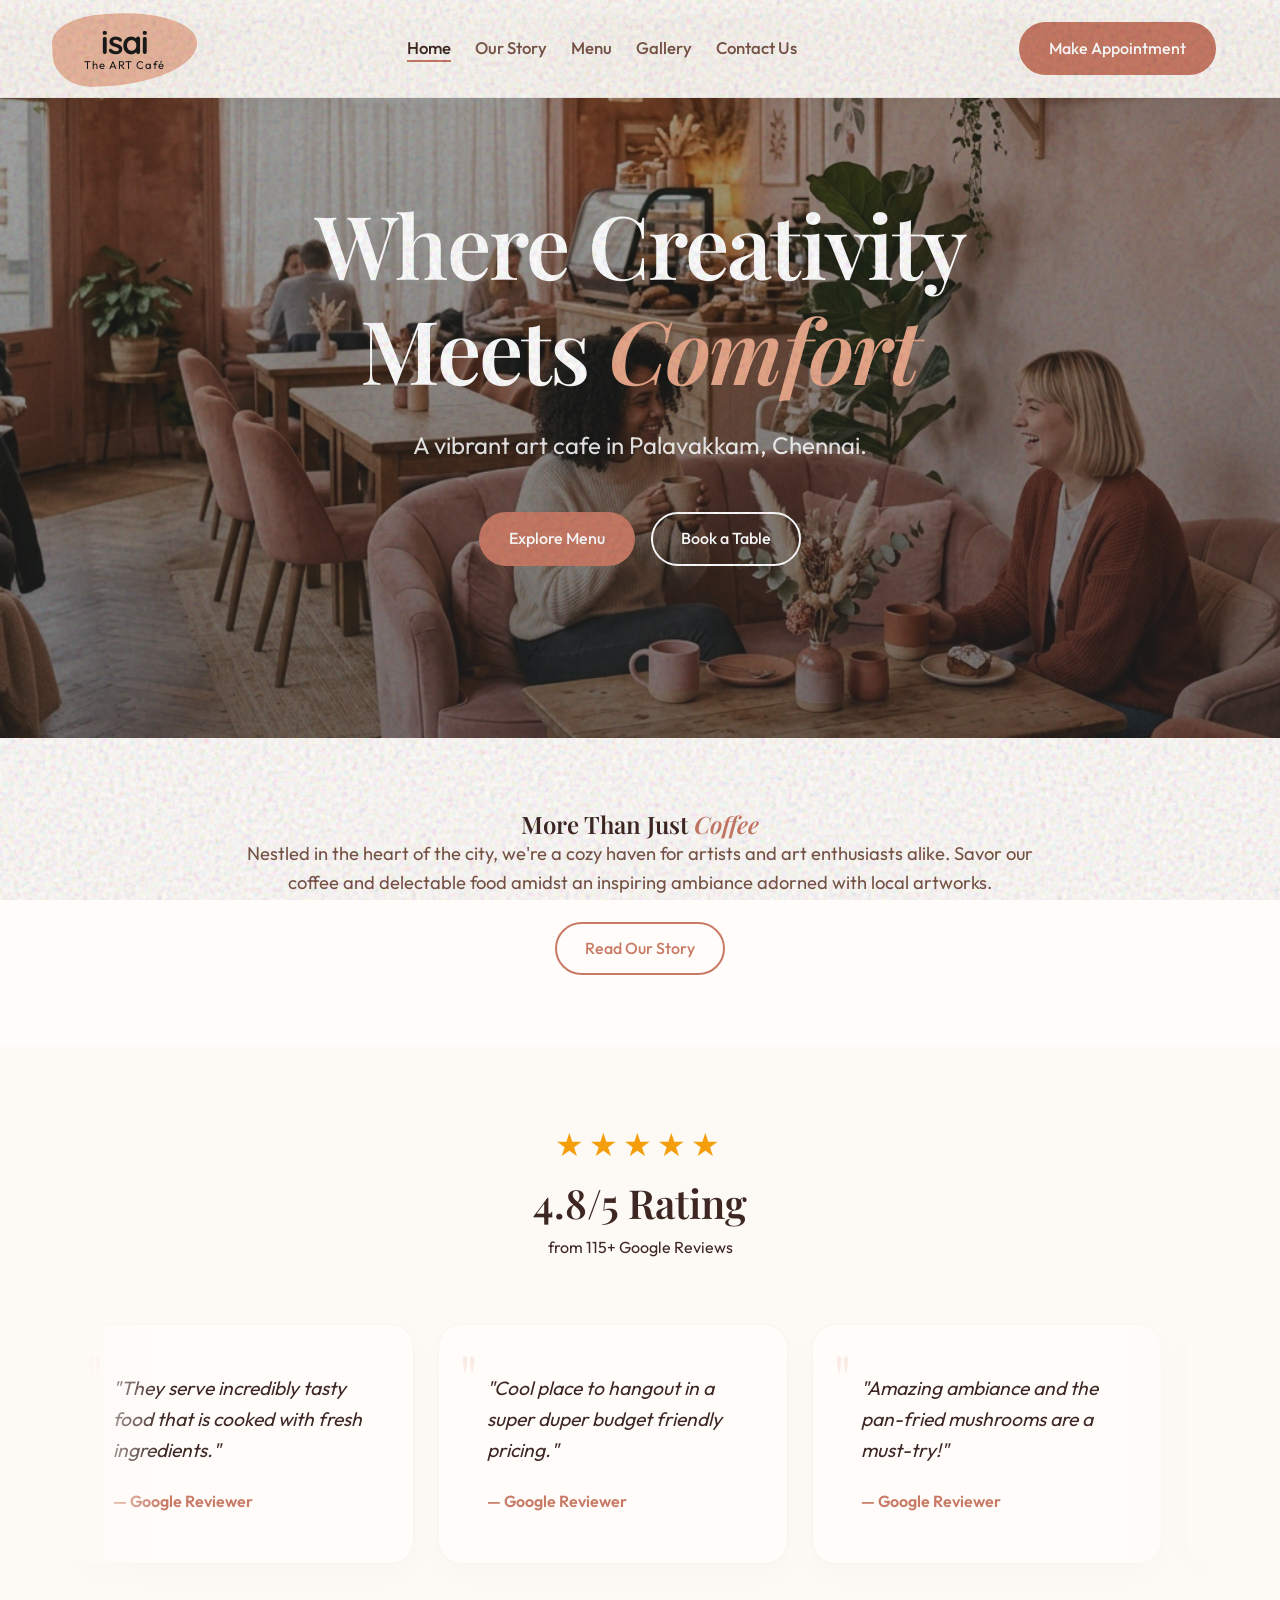
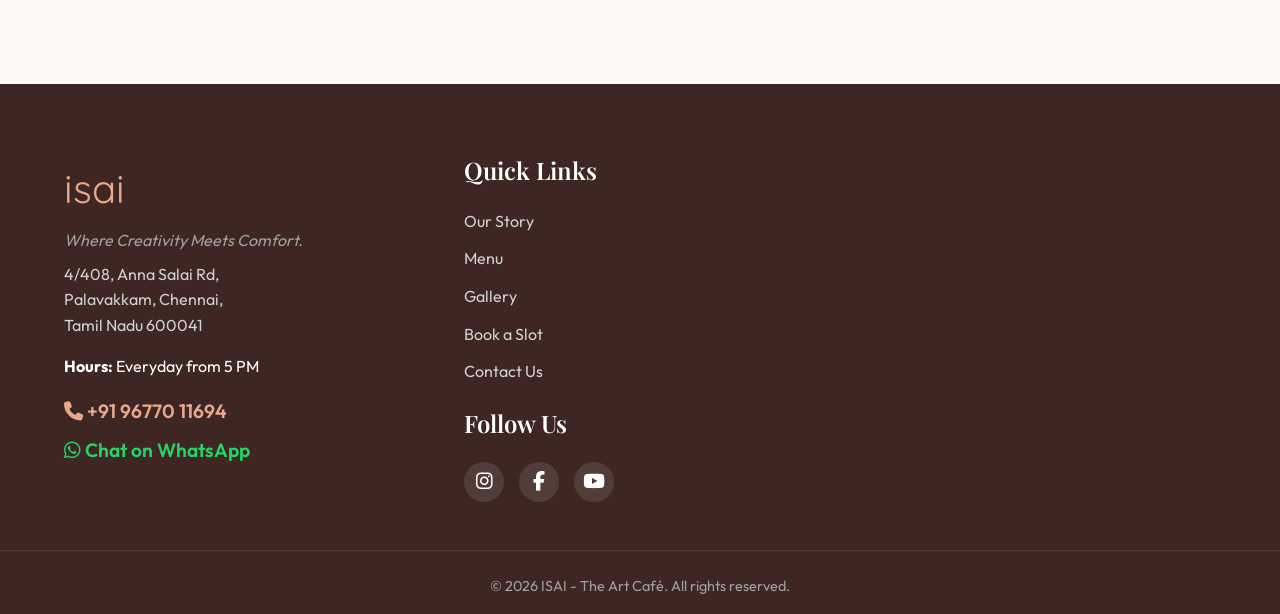
==== commit fa613ee0: "check1" ====
--- a/index.html
+++ b/index.html
@@ -57,15 +57,44 @@
                         <p>from 115+ Google Reviews</p>
                     </div>
 
-                    <div class="reviews-grid">
-                        <blockquote class="review-card">
-                            <p>"They serve incredibly tasty food that is cooked with fresh ingredients."</p>
-                            <footer>— Google Reviewer</footer>
-                        </blockquote>
-                        <blockquote class="review-card">
-                            <p>"Cool place to hangout in a super duper budget friendly pricing."</p>
-                            <footer>— Google Reviewer</footer>
-                        </blockquote>
+                    <div class="reviews-marquee">
+                        <div class="reviews-marquee-content">
+                            <!-- Original Set -->
+                            <blockquote class="review-card">
+                                <p>"They serve incredibly tasty food that is cooked with fresh ingredients."</p>
+                                <footer>— Google Reviewer</footer>
+                            </blockquote>
+                            <blockquote class="review-card">
+                                <p>"Cool place to hangout in a super duper budget friendly pricing."</p>
+                                <footer>— Google Reviewer</footer>
+                            </blockquote>
+                            <blockquote class="review-card">
+                                <p>"Amazing ambiance and the pan-fried mushrooms are a must-try!"</p>
+                                <footer>— Google Reviewer</footer>
+                            </blockquote>
+                            <blockquote class="review-card">
+                                <p>"The perfect spot for a cozy evening with friends and great coffee."</p>
+                                <footer>— Google Reviewer</footer>
+                            </blockquote>
+                            
+                            <!-- Duplicate Set for Seamless Scrolling -->
+                            <blockquote class="review-card" aria-hidden="true">
+                                <p>"They serve incredibly tasty food that is cooked with fresh ingredients."</p>
+                                <footer>— Google Reviewer</footer>
+                            </blockquote>
+                            <blockquote class="review-card" aria-hidden="true">
+                                <p>"Cool place to hangout in a super duper budget friendly pricing."</p>
+                                <footer>— Google Reviewer</footer>
+                            </blockquote>
+                            <blockquote class="review-card" aria-hidden="true">
+                                <p>"Amazing ambiance and the pan-fried mushrooms are a must-try!"</p>
+                                <footer>— Google Reviewer</footer>
+                            </blockquote>
+                            <blockquote class="review-card" aria-hidden="true">
+                                <p>"The perfect spot for a cozy evening with friends and great coffee."</p>
+                                <footer>— Google Reviewer</footer>
+                            </blockquote>
+                        </div>
                     </div>
                 </div>
             </section>
--- a/style.css
+++ b/style.css
@@ -212,9 +212,10 @@
     justify-content: space-between;
     align-items: center;
     padding: var(--spacing-sm) 5%;
-    background-color: rgba(253, 249, 245, 0.95);
-    backdrop-filter: blur(10px);
+    background-color: rgba(253, 249, 245, 0.98);
+    backdrop-filter: blur(12px);
     border-bottom: 1px solid rgba(0,0,0,0.05);
+    box-shadow: 0 4px 30px rgba(0, 0, 0, 0.05);
     position: sticky;
     top: 0;
     z-index: 1000;
@@ -535,11 +536,12 @@
 }
 
 /* ==========================================================================
-   REVIEWS
+   REVIEWS (MARQUEE)
    ========================================================================== */
 .reviews-section {
     padding: var(--spacing-xl) 0;
     text-align: center;
+    overflow: hidden;
 }
 
 .rating-header {
@@ -557,12 +559,48 @@
     margin: var(--spacing-xs) 0;
 }
 
-.reviews-grid {
-    display: grid;
-    grid-template-columns: 1fr;
+.reviews-marquee {
+    width: 100%;
+    overflow: hidden;
+    white-space: nowrap;
+    position: relative;
+    padding: var(--spacing-sm) 0 var(--spacing-lg);
+}
+
+.reviews-marquee::before,
+.reviews-marquee::after {
+    content: "";
+    position: absolute;
+    top: 0;
+    width: 100px;
+    height: 100%;
+    z-index: 2;
+    pointer-events: none;
+}
+
+.reviews-marquee::before {
+    left: 0;
+    background: linear-gradient(to right, var(--bg-cream), transparent);
+}
+
+.reviews-marquee::after {
+    right: 0;
+    background: linear-gradient(to left, var(--bg-cream), transparent);
+}
+
+.reviews-marquee-content {
+    display: inline-flex;
     gap: var(--spacing-md);
-    max-width: 900px;
-    margin: 0 auto;
+    animation: scroll-marquee 35s linear infinite;
+}
+
+.reviews-marquee-content:hover {
+    animation-play-state: paused;
+}
+
+@keyframes scroll-marquee {
+    0% { transform: translateX(0); }
+    100% { transform: translateX(calc(-50% - (var(--spacing-md) / 2))); }
 }
 
 .review-card {
@@ -571,6 +609,17 @@
     border-radius: var(--radius-lg);
     position: relative;
     border: 1px solid rgba(0,0,0,0.03);
+    min-width: 350px;
+    max-width: 400px;
+    white-space: normal;
+    text-align: left;
+    box-shadow: 0 10px 30px rgba(0,0,0,0.02);
+    transition: var(--transition-smooth);
+}
+
+.review-card:hover {
+    transform: translateY(-5px);
+    box-shadow: 0 15px 35px rgba(200, 122, 101, 0.1);
 }
 
 .review-card::before {
@@ -762,6 +811,32 @@
     padding-left: 5px;
 }
 
+.social-icons {
+    display: flex;
+    gap: 15px;
+    margin-top: 10px;
+}
+
+.social-icons a {
+    display: flex;
+    align-items: center;
+    justify-content: center;
+    width: 40px;
+    height: 40px;
+    border-radius: 50%;
+    background-color: rgba(255, 255, 255, 0.1);
+    color: var(--white);
+    font-size: 1.2rem;
+    transition: var(--transition-smooth);
+}
+
+.social-icons a:hover {
+    background-color: var(--brand-accent);
+    color: var(--text-main);
+    transform: translateY(-3px);
+    padding-left: 0; /* Override generic link hover */
+}
+
 .footer-bottom {
     text-align: center;
     padding-top: var(--spacing-md);
@@ -814,9 +889,7 @@
         column-count: 2;
     }
 
-    .reviews-grid {
-        grid-template-columns: repeat(2, 1fr);
-    }
+    /* We don't need grid for reviews-marquee, but keep it for masonry */
     
     .contact-grid {
         grid-template-columns: 1fr 2fr;
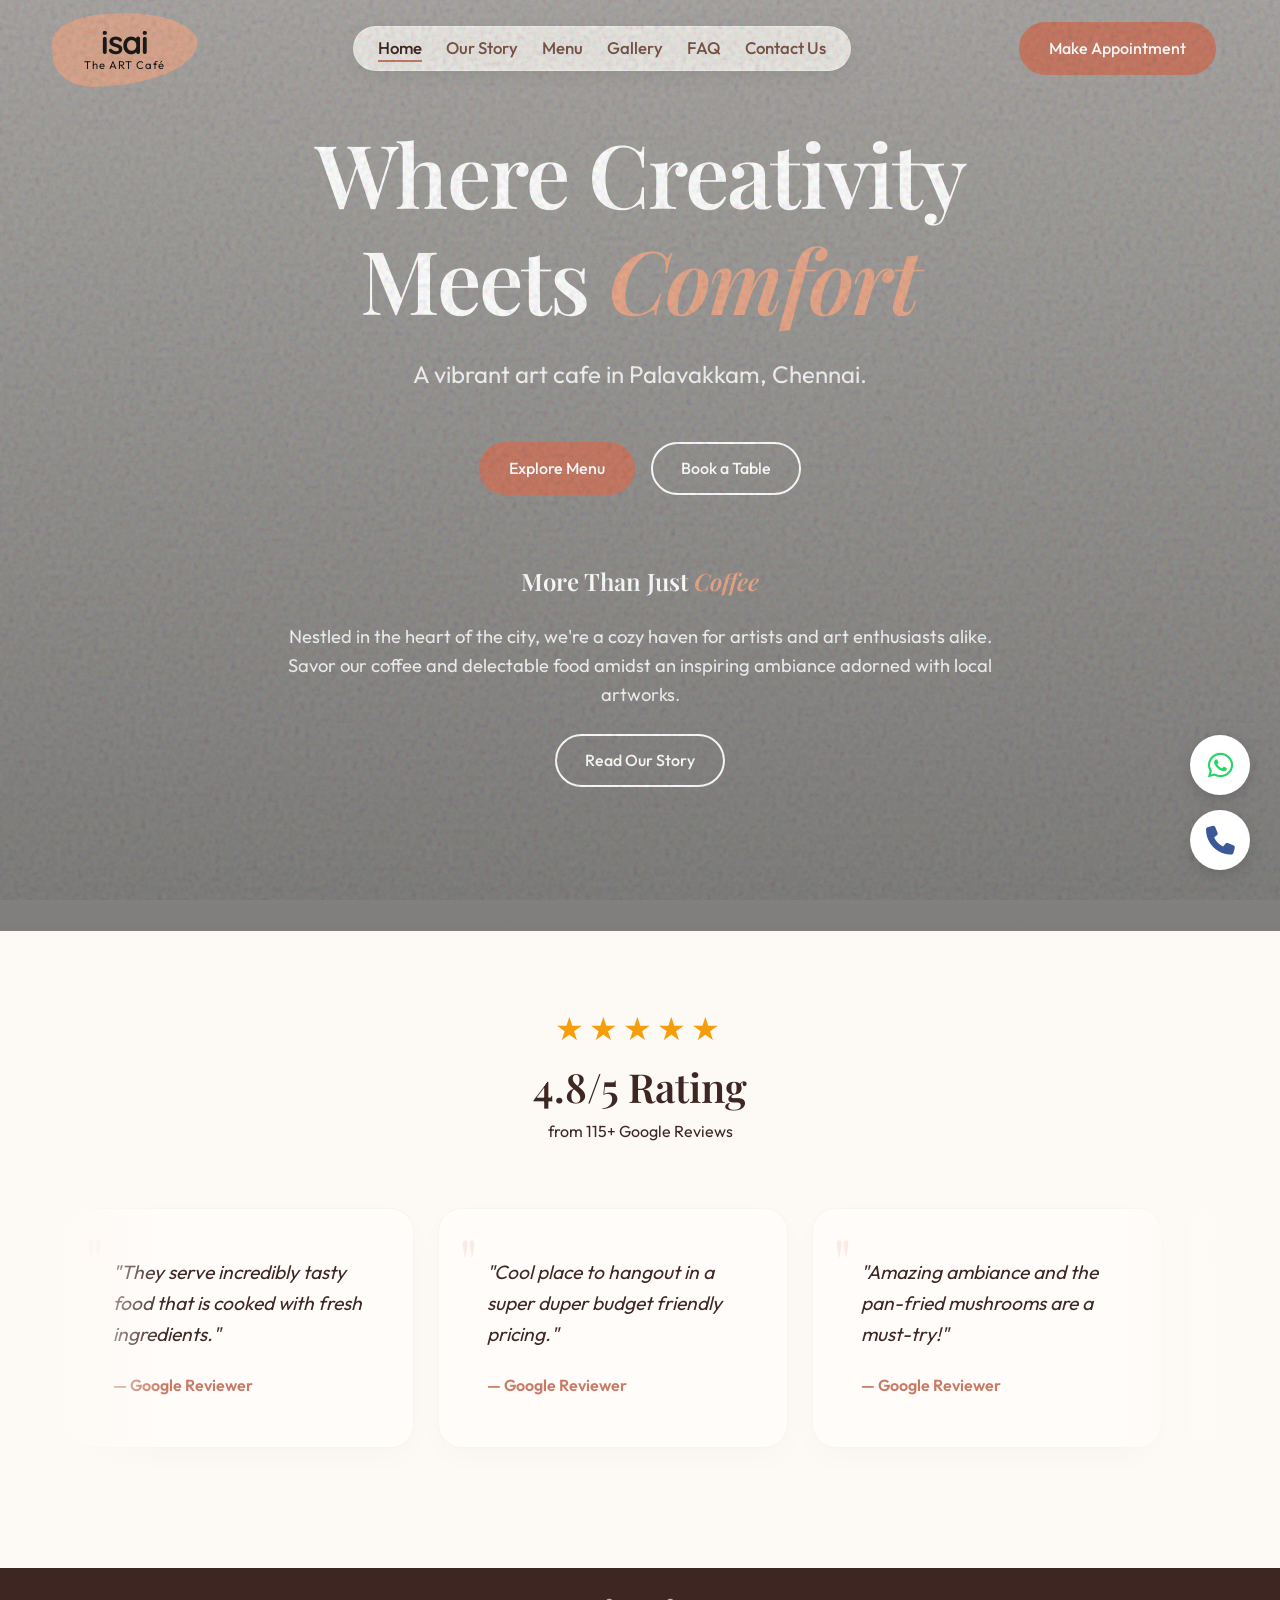
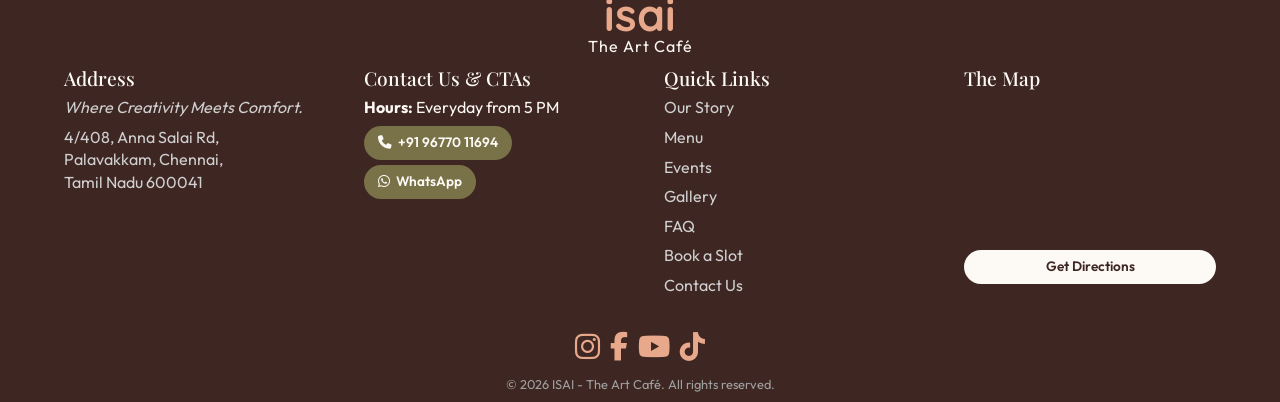
==== commit bb5d8664: "sunday morning commit" ====
--- a/index.html
+++ b/index.html
@@ -6,15 +6,17 @@
     <meta name="viewport" content="width=device-width, initial-scale=1.0">
     <title>ISAI - The Art Café | Home</title>
     <meta name="description" content="A vibrant art cafe in Palavakkam, Chennai. Where Creativity Meets Comfort.">
-    
+
     <!-- Google Fonts -->
     <link rel="preconnect" href="https://fonts.googleapis.com">
     <link rel="preconnect" href="https://fonts.gstatic.com" crossorigin>
-    <link href="https://fonts.googleapis.com/css2?family=Outfit:wght@300;400;500;600&family=Playfair+Display:ital,wght@0,400;0,600;0,700;1,400;1,600&family=Quicksand:wght@600;700&display=swap" rel="stylesheet">
-    
+    <link
+        href="https://fonts.googleapis.com/css2?family=Outfit:wght@300;400;500;600&family=Playfair+Display:ital,wght@0,400;0,600;0,700;1,400;1,600&family=Quicksand:wght@600;700&display=swap"
+        rel="stylesheet">
+
     <!-- FontAwesome for Icons -->
     <link rel="stylesheet" href="https://cdnjs.cloudflare.com/ajax/libs/font-awesome/6.4.0/css/all.min.css">
-    
+
     <link rel="stylesheet" href="style.css">
 </head>
 
@@ -27,26 +29,37 @@
         <div id="navbar-container"></div>
 
         <!-- Hero Section -->
-        <header class="hero" id="home" style="background-image: linear-gradient(rgba(44, 44, 44, 0.4), rgba(44, 44, 44, 0.6)), url('assets/images/hero_bg.png');">
+        <header class="hero" id="home">
+            <video class="hero-video" autoplay loop muted playsinline>
+                <source src="videos/Timeline 1.mp4" type="video/mp4">
+            </video>
+            <div class="hero-overlay"></div>
             <div class="hero-content">
                 <h1>Where Creativity <br> Meets <span class="italic-accent">Comfort</span></h1>
                 <p>A vibrant art cafe in Palavakkam, Chennai.</p>
                 <div class="cta-group">
                     <a href="menu.html" class="btn btn-primary">Explore Menu</a>
-                    <a href="booking.html" class="btn btn-secondary" style="color: var(--white); border-color: var(--white);">Book a Table</a>
+                    <a href="booking.html" class="btn btn-secondary"
+                        style="color: var(--white); border-color: var(--white);">Book a Table</a>
                 </div>
             </div>
+
+            <!-- Highlight/Snippet of The Experience (Moved inside hero) -->
+            <section class="experience-snippet"
+                style="background: transparent; position: relative; z-index: 2; padding-top: var(--spacing-xl);">
+                <div class="section-container text-center">
+                    <h2 class="section-title" style="color: var(--white);">More Than Just <span class="italic-accent"
+                            style="color: var(--brand-accent);">Coffee</span></h2><br>
+                    <p class="about-copy" style="color: rgba(255, 255, 255, 0.9);">Nestled in the heart of the city,
+                        we're a cozy haven for artists and art enthusiasts alike. Savor our coffee and delectable food
+                        amidst an inspiring ambiance adorned with local artworks.</p>
+                    <a href="about.html" class="btn btn-outline"
+                        style="color: var(--white); border-color: var(--white);">Read Our Story</a>
+                </div>
+            </section>
         </header>
 
         <main>
-            <!-- Highlight/Snippet of The Experience -->
-            <section class="experience-snippet">
-                <div class="section-container text-center">
-                    <h2 class="section-title">More Than Just <span class="italic-accent">Coffee</span></h2>
-                    <p class="about-copy">Nestled in the heart of the city, we're a cozy haven for artists and art enthusiasts alike. Savor our coffee and delectable food amidst an inspiring ambiance adorned with local artworks.</p>
-                    <a href="about.html" class="btn btn-outline">Read Our Story</a>
-                </div>
-            </section>
 
             <!-- Social Proof / Reviews -->
             <section class="reviews-section bg-cream">
@@ -76,7 +89,7 @@
                                 <p>"The perfect spot for a cozy evening with friends and great coffee."</p>
                                 <footer>— Google Reviewer</footer>
                             </blockquote>
-                            
+
                             <!-- Duplicate Set for Seamless Scrolling -->
                             <blockquote class="review-card" aria-hidden="true">
                                 <p>"They serve incredibly tasty food that is cooked with fresh ingredients."</p>
--- a/style.css
+++ b/style.css
@@ -2,37 +2,45 @@
    CSS VARIABLES & DESIGN SYSTEM (Warm Cafe Vibe)
    ========================================================================== */
 :root {
-    --brand-primary: #C87A65;     /* Warm Terracotta */
-    --brand-accent: #E8A88B;      /* Soft Peach/Pink */
+    --brand-primary: #C87A65;
+    /* Warm Terracotta */
+    --brand-accent: #E8A88B;
+    /* Soft Peach/Pink */
     --brand-accent-light: rgba(232, 168, 139, 0.2);
-    --bg-cream: #FDF9F5;          /* Warm Cream */
-    --bg-warm-white: #FFFCFA;     /* Even softer white */
-    --text-main: #3E2723;         /* Deep Coffee Brown */
-    --text-subtle: #795548;       /* Warm Gray/Brown */
+    --bg-cream: #FDF9F5;
+    /* Warm Cream */
+    --bg-warm-white: #FFFCFA;
+    /* Even softer white */
+    --text-main: #3E2723;
+    /* Deep Coffee Brown */
+    --text-subtle: #795548;
+    /* Warm Gray/Brown */
     --white: #FFFFFF;
     --black: #1A1A1A;
-    
+
     --font-heading: 'Playfair Display', serif;
     --font-body: 'Outfit', sans-serif;
     --font-logo: 'Quicksand', sans-serif;
-    
+
     --spacing-xs: 0.5rem;
     --spacing-sm: 1rem;
     --spacing-md: 1.5rem;
     --spacing-lg: 3rem;
     --spacing-xl: 4.5rem;
-    
+
     --radius-sm: 8px;
     --radius-md: 16px;
     --radius-lg: 24px;
-    
+
     --transition-smooth: all 0.4s cubic-bezier(0.25, 0.8, 0.25, 1);
 }
 
 /* ==========================================================================
    RESET & BASE STYLES
    ========================================================================== */
-*, *::before, *::after {
+*,
+*::before,
+*::after {
     box-sizing: border-box;
     margin: 0;
     padding: 0;
@@ -56,17 +64,49 @@
 }
 
 /* Utilities */
-.text-center { text-align: center; }
-.text-subtle { color: var(--text-subtle); }
-.bg-cream { background-color: var(--bg-cream); }
-.mt-sm { margin-top: var(--spacing-sm); }
-.mt-md { margin-top: var(--spacing-md); }
-.mt-lg { margin-top: var(--spacing-lg); }
-.mb-sm { margin-bottom: var(--spacing-sm); }
-.mb-md { margin-bottom: var(--spacing-md); }
-.mb-lg { margin-bottom: var(--spacing-lg); }
-.mb-xl { margin-bottom: var(--spacing-xl); }
-.w-100 { width: 100%; }
+.text-center {
+    text-align: center;
+}
+
+.text-subtle {
+    color: var(--text-subtle);
+}
+
+.bg-cream {
+    background-color: var(--bg-cream);
+}
+
+.mt-sm {
+    margin-top: var(--spacing-sm);
+}
+
+.mt-md {
+    margin-top: var(--spacing-md);
+}
+
+.mt-lg {
+    margin-top: var(--spacing-lg);
+}
+
+.mb-sm {
+    margin-bottom: var(--spacing-sm);
+}
+
+.mb-md {
+    margin-bottom: var(--spacing-md);
+}
+
+.mb-lg {
+    margin-bottom: var(--spacing-lg);
+}
+
+.mb-xl {
+    margin-bottom: var(--spacing-xl);
+}
+
+.w-100 {
+    width: 100%;
+}
 
 /* Texture Overlay */
 .texture-overlay {
@@ -90,11 +130,15 @@
 
 .page-content {
     flex: 1;
-    /* padding removed because sticky navbar is in document flow */
+    padding-top: 100px;
+    /* Offset for fixed navbar */
 }
 
 /* Typography */
-h1, h2, h3, h4 {
+h1,
+h2,
+h3,
+h4 {
     font-family: var(--font-heading);
     font-weight: 600;
     line-height: 1.2;
@@ -112,7 +156,8 @@
     transition: var(--transition-smooth);
 }
 
-img, iframe {
+img,
+iframe {
     max-width: 100%;
     height: auto;
     display: block;
@@ -120,12 +165,79 @@
 
 /* Animations */
 @keyframes fadeInScale {
-    0% { opacity: 0; transform: scale(0.98) translateY(10px); }
-    100% { opacity: 1; transform: scale(1) translateY(0); }
+    0% {
+        opacity: 0;
+        transform: scale(0.98) translateY(10px);
+    }
+
+    100% {
+        opacity: 1;
+        transform: scale(1) translateY(0);
+    }
+}
+
+@keyframes fadeOutScale {
+    0% {
+        opacity: 1;
+        transform: scale(1) translateY(0);
+    }
+
+    100% {
+        opacity: 0;
+        transform: scale(0.98) translateY(-10px);
+    }
 }
 
 .fade-in-scale {
-    animation: fadeInScale 0.8s cubic-bezier(0.16, 1, 0.3, 1) forwards;
+    animation: fadeInScale 0.6s cubic-bezier(0.16, 1, 0.3, 1) forwards;
+}
+
+.fade-out-scale {
+    animation: fadeOutScale 0.4s cubic-bezier(0.16, 1, 0.3, 1) forwards;
+}
+
+/* ==========================================================================
+   PAGE TRANSITION OVERLAY
+   ========================================================================== */
+.transition-overlay {
+    position: fixed;
+    top: 0;
+    left: 0;
+    width: 100vw;
+    height: 100vh;
+    background-color: var(--bg-cream);
+    z-index: 999999;
+    display: flex;
+    justify-content: center;
+    align-items: center;
+    opacity: 1;
+    pointer-events: none;
+    /* Prevents blocking clicks when invisible */
+    transition: opacity 0.4s cubic-bezier(0.25, 0.8, 0.25, 1);
+}
+
+.transition-overlay.hidden {
+    opacity: 0;
+}
+
+.transition-overlay .lg-logo {
+    font-size: 5rem;
+    padding: 20px 40px;
+    animation: pulseLogo 1.5s infinite ease-in-out;
+}
+
+@keyframes pulseLogo {
+    0% {
+        transform: scale(1);
+    }
+
+    50% {
+        transform: scale(1.05);
+    }
+
+    100% {
+        transform: scale(1);
+    }
 }
 
 /* Container */
@@ -212,13 +324,20 @@
     justify-content: space-between;
     align-items: center;
     padding: var(--spacing-sm) 5%;
+    background-color: transparent;
+    transition: background-color 0.3s, backdrop-filter 0.3s, box-shadow 0.3s;
+    position: fixed;
+    width: 100%;
+    top: 0;
+    left: 0;
+    z-index: 1000;
+}
+
+.navbar.scrolled {
     background-color: rgba(253, 249, 245, 0.98);
     backdrop-filter: blur(12px);
-    border-bottom: 1px solid rgba(0,0,0,0.05);
+    border-bottom: 1px solid rgba(0, 0, 0, 0.05);
     box-shadow: 0 4px 30px rgba(0, 0, 0, 0.05);
-    position: sticky;
-    top: 0;
-    z-index: 1000;
 }
 
 /* Custom Pink Brush Stroke Logo Effect */
@@ -260,7 +379,8 @@
 }
 
 .nav-links {
-    display: none; /* Desktop visible via media query */
+    display: none;
+    /* Desktop visible via media query */
     list-style: none;
     gap: var(--spacing-md);
 }
@@ -301,24 +421,45 @@
    HERO & HOME
    ========================================================================== */
 .hero {
-    min-height: 80vh;
+    min-height: 100vh;
     display: flex;
     flex-direction: column;
     justify-content: center;
     align-items: center;
-    padding: var(--spacing-sm) var(--spacing-md);
+    padding: 120px var(--spacing-md) var(--spacing-xl);
     position: relative;
-    background-size: cover;
-    background-position: center;
-    background-attachment: fixed;
+    overflow: hidden;
     color: var(--white);
     text-align: center;
-    margin-top: -80px; /* Pull up under transparent nav if we wanted, but we keep nav solid */
+}
+
+.hero-video {
+    position: absolute;
+    top: 50%;
+    left: 50%;
+    min-width: 100%;
+    min-height: 100%;
+    width: auto;
+    height: auto;
+    transform: translate(-50%, -50%);
+    object-fit: cover;
+    z-index: 0;
+}
+
+.hero-overlay {
+    position: absolute;
+    top: 0;
+    left: 0;
+    width: 100%;
+    height: 100%;
+    background: linear-gradient(rgba(44, 44, 44, 0.4), rgba(44, 44, 44, 0.6));
+    z-index: 1;
 }
 
 .hero-content {
     max-width: 800px;
     margin: 0 auto;
+    position: relative;
     z-index: 2;
 }
 
@@ -397,7 +538,7 @@
     background-color: var(--bg-cream);
     border-radius: var(--radius-md);
     transition: var(--transition-smooth);
-    border: 1px solid rgba(0,0,0,0.03);
+    border: 1px solid rgba(0, 0, 0, 0.03);
     text-align: center;
 }
 
@@ -454,7 +595,7 @@
     overflow: hidden;
     display: flex;
     flex-direction: column;
-    border: 1px solid rgba(0,0,0,0.04);
+    border: 1px solid rgba(0, 0, 0, 0.04);
     transition: var(--transition-smooth);
 }
 
@@ -599,8 +740,13 @@
 }
 
 @keyframes scroll-marquee {
-    0% { transform: translateX(0); }
-    100% { transform: translateX(calc(-50% - (var(--spacing-md) / 2))); }
+    0% {
+        transform: translateX(0);
+    }
+
+    100% {
+        transform: translateX(calc(-50% - (var(--spacing-md) / 2)));
+    }
 }
 
 .review-card {
@@ -608,12 +754,12 @@
     padding: var(--spacing-lg);
     border-radius: var(--radius-lg);
     position: relative;
-    border: 1px solid rgba(0,0,0,0.03);
+    border: 1px solid rgba(0, 0, 0, 0.03);
     min-width: 350px;
     max-width: 400px;
     white-space: normal;
     text-align: left;
-    box-shadow: 0 10px 30px rgba(0,0,0,0.02);
+    box-shadow: 0 10px 30px rgba(0, 0, 0, 0.02);
     transition: var(--transition-smooth);
 }
 
@@ -649,7 +795,8 @@
 /* ==========================================================================
    CONTACT & BOOKING FORMS
    ========================================================================== */
-.contact-section, .booking-section {
+.contact-section,
+.booking-section {
     padding: var(--spacing-lg) 0 var(--spacing-xl);
 }
 
@@ -678,11 +825,12 @@
     font-weight: 600;
 }
 
-.contact-form-wrapper, .booking-wrapper {
+.contact-form-wrapper,
+.booking-wrapper {
     background-color: var(--white);
     padding: var(--spacing-lg);
     border-radius: var(--radius-lg);
-    box-shadow: 0 10px 40px rgba(0,0,0,0.04);
+    box-shadow: 0 10px 40px rgba(0, 0, 0, 0.04);
 }
 
 .booking-wrapper {
@@ -713,7 +861,7 @@
     width: 100%;
     padding: 14px;
     background-color: var(--bg-cream);
-    border: 1px solid rgba(0,0,0,0.1);
+    border: 1px solid rgba(0, 0, 0, 0.1);
     border-radius: var(--radius-sm);
     color: var(--text-main);
     font-family: var(--font-body);
@@ -736,8 +884,37 @@
 .footer {
     background-color: var(--text-main);
     color: var(--bg-cream);
-    padding: var(--spacing-xl) 0 var(--spacing-sm);
+    padding: var(--spacing-md) 0 var(--spacing-xs);
     margin-top: auto;
+}
+
+.footer-top {
+    text-align: center;
+    margin-bottom: var(--spacing-xs);
+}
+
+.footer-logo-container {
+    display: inline-flex;
+    flex-direction: column;
+    align-items: center;
+    text-decoration: none;
+}
+
+.footer-logo-new {
+    font-family: var(--font-logo);
+    font-size: 2.8rem;
+    font-weight: 700;
+    color: var(--brand-accent);
+    line-height: 1;
+    text-decoration: none;
+}
+
+.footer-logo-sub {
+    font-family: var(--font-body);
+    font-size: 1rem;
+    color: var(--bg-cream);
+    letter-spacing: 1px;
+    margin-top: -3px;
 }
 
 .footer-container {
@@ -746,103 +923,124 @@
     margin: 0 auto;
     display: grid;
     grid-template-columns: 1fr;
-    gap: var(--spacing-lg);
-    margin-bottom: var(--spacing-lg);
-}
-
-.footer-logo {
-    font-family: var(--font-logo);
-    font-size: 2.5rem;
-    color: var(--brand-accent);
-    margin-bottom: var(--spacing-xs);
-    display: inline-block;
-}
-
-.footer-tagline {
+    gap: var(--spacing-sm);
+    margin-bottom: var(--spacing-sm);
+}
+
+.footer-col h3 {
+    font-family: var(--font-heading);
+    color: var(--bg-cream);
+    font-size: 1.2rem;
+    margin-bottom: 5px;
+    font-weight: 500;
+}
+
+.footer-address-italic {
     font-style: italic;
-    color: #A0A0A0;
-    margin-bottom: var(--spacing-sm);
-}
-
-.footer-details address {
+    color: #D0D0D0;
+    margin-bottom: 5px;
+}
+
+.footer-col address {
     font-style: normal;
     color: #D0D0D0;
-}
-
-.footer-details p {
-    margin-bottom: var(--spacing-xs);
-}
-
-.footer-details .hours {
-    margin-top: var(--spacing-sm);
-    color: var(--white);
-}
-
-.footer-details .phone-link, .whatsapp-link {
-    font-size: 1.2rem;
-    color: var(--brand-accent);
-    font-weight: 600;
-}
-
-.whatsapp-link {
-    color: #25D366; /* WhatsApp Green */
-}
-
-.footer-links h3 {
-    color: var(--white);
-    margin-bottom: var(--spacing-md);
-    font-size: 1.5rem;
-}
-
-.footer-links ul {
-    list-style: none;
-}
-
-.footer-links li {
-    margin-bottom: 12px;
-}
-
-.footer-links a {
-    color: #D0D0D0;
-}
-
-.footer-links a:hover {
-    color: var(--brand-accent);
-    padding-left: 5px;
-}
-
-.social-icons {
-    display: flex;
-    gap: 15px;
-    margin-top: 10px;
-}
-
-.social-icons a {
-    display: flex;
+    line-height: 1.4;
+}
+
+.footer-hours {
+    color: var(--bg-cream);
+    margin-bottom: 5px;
+}
+
+.footer-buttons {
+    display: flex;
+    flex-direction: column;
+    gap: 5px;
+}
+
+.btn-footer {
+    display: inline-flex;
     align-items: center;
     justify-content: center;
-    width: 40px;
-    height: 40px;
-    border-radius: 50%;
-    background-color: rgba(255, 255, 255, 0.1);
-    color: var(--white);
-    font-size: 1.2rem;
+    gap: 6px;
+    padding: 6px 14px;
+    border-radius: 30px;
+    font-weight: 600;
+    text-decoration: none;
     transition: var(--transition-smooth);
-}
-
-.social-icons a:hover {
-    background-color: var(--brand-accent);
+    width: fit-content;
+    font-size: 0.85rem;
+}
+
+.phone-btn, .whatsapp-btn {
+    background-color: #797148; /* Olive green from design */
+    color: var(--bg-cream);
+}
+
+.phone-btn:hover, .whatsapp-btn:hover {
+    background-color: #605938;
+}
+
+.map-btn {
+    background-color: var(--bg-cream);
     color: var(--text-main);
-    transform: translateY(-3px);
-    padding-left: 0; /* Override generic link hover */
+    width: 100%;
+}
+
+.map-btn:hover {
+    background-color: #e6e2df;
+}
+
+.footer-quick-links {
+    list-style: none;
+    display: flex;
+    flex-direction: column;
+    gap: 4px;
+}
+
+.footer-quick-links a {
+    color: #D0D0D0;
+    text-decoration: none;
+    transition: color 0.3s;
+}
+
+.footer-quick-links a:hover {
+    color: var(--brand-accent);
+}
+
+.map-btn-container {
+    margin-top: 5px;
 }
 
 .footer-bottom {
     text-align: center;
-    padding-top: var(--spacing-md);
-    border-top: 1px solid rgba(255,255,255,0.1);
+    padding-top: var(--spacing-xs);
     color: #A0A0A0;
-    font-size: 0.9rem;
+    font-size: 0.8rem;
+    display: flex;
+    flex-direction: column;
+    align-items: center;
+    gap: 5px;
+}
+
+.footer-bottom .social-icons {
+    display: flex;
+    gap: 10px;
+}
+
+.footer-bottom .social-icons a {
+    color: var(--brand-accent);
+    background: none;
+    font-size: 1.8rem;
+    padding: 0;
+    border-radius: 0;
+    width: auto;
+    height: auto;
+}
+
+.footer-bottom .social-icons a:hover {
+    color: var(--bg-cream);
+    transform: translateY(-3px);
 }
 
 /* ==========================================================================
@@ -851,8 +1049,16 @@
 @media (min-width: 768px) {
     .nav-links {
         display: flex;
-    }
-    
+        align-items: center;
+        background-color: rgba(253, 249, 245, 0.85);
+        backdrop-filter: blur(15px);
+        padding: 8px 24px;
+        border-radius: 40px;
+        /* Dynamic island pill shape */
+        box-shadow: 0 4px 15px rgba(0, 0, 0, 0.08);
+        border: 1px solid rgba(255, 255, 255, 0.4);
+    }
+
     .nav-cta {
         display: inline-block;
     }
@@ -874,11 +1080,11 @@
     .menu-items {
         grid-template-columns: repeat(2, 1fr);
     }
-    
+
     .aesthetic-menu-item {
         flex-direction: row;
     }
-    
+
     .menu-item-image {
         width: 150px;
         height: auto;
@@ -890,34 +1096,124 @@
     }
 
     /* We don't need grid for reviews-marquee, but keep it for masonry */
-    
+
     .contact-grid {
         grid-template-columns: 1fr 2fr;
     }
-    
+
     .form-row {
         flex-direction: row;
     }
-    
+
     .half-width {
         width: 50%;
     }
 }
 
+/* ==========================================================================
+   WIDGET (FAB)
+   ========================================================================== */
+.corner-widget {
+    position: fixed;
+    bottom: 30px;
+    right: 30px;
+    display: flex;
+    flex-direction: column;
+    gap: 15px;
+    z-index: 9999;
+}
+
+.widget-btn {
+    width: 60px;
+    height: 60px;
+    border-radius: 50%;
+    background-color: var(--white);
+    display: flex;
+    align-items: center;
+    justify-content: center;
+    font-size: 1.8rem;
+    box-shadow: 0 4px 15px rgba(0, 0, 0, 0.15);
+    transition: var(--transition-smooth);
+    text-decoration: none;
+}
+
+.widget-btn.whatsapp {
+    color: #25D366;
+}
+
+.widget-btn.phone {
+    color: #3b5998;
+}
+
+.widget-btn:hover {
+    transform: scale(1.1) translateY(-5px);
+    box-shadow: 0 8px 25px rgba(0, 0, 0, 0.2);
+}
+
+/* ==========================================================================
+   FAQ SECTION
+   ========================================================================== */
+.faq-section {
+    padding: var(--spacing-lg) 0 var(--spacing-xl);
+}
+
+.faq-container {
+    max-width: 800px;
+    margin: 0 auto;
+}
+
+.faq-item {
+    background-color: var(--white);
+    margin-bottom: var(--spacing-sm);
+    border-radius: var(--radius-sm);
+    box-shadow: 0 4px 15px rgba(0, 0, 0, 0.02);
+    border: 1px solid rgba(0, 0, 0, 0.03);
+    overflow: hidden;
+}
+
+.faq-question {
+    padding: var(--spacing-md);
+    font-family: var(--font-heading);
+    font-size: 1.3rem;
+    font-weight: 600;
+    color: var(--brand-primary);
+    cursor: pointer;
+    display: flex;
+    justify-content: space-between;
+    align-items: center;
+    transition: var(--transition-smooth);
+}
+
+.faq-question:hover {
+    background-color: var(--bg-cream);
+}
+
+.faq-answer {
+    padding: 0 var(--spacing-md) var(--spacing-md);
+    color: var(--text-subtle);
+    font-size: 1.1rem;
+    display: none;
+}
+
+.faq-item.active .faq-answer {
+    display: block;
+}
+
 @media (min-width: 1024px) {
     .footer-container {
-        grid-template-columns: 1fr 1fr 1fr;
-    }
-    
+        grid-template-columns: repeat(4, 1fr);
+        gap: var(--spacing-lg);
+    }
+
     .masonry-grid {
         column-count: 3;
     }
-    
+
     .menu-items {
         grid-template-columns: repeat(2, 1fr);
     }
-    
+
     .menu-item-image {
         width: 200px;
     }
-}
+}
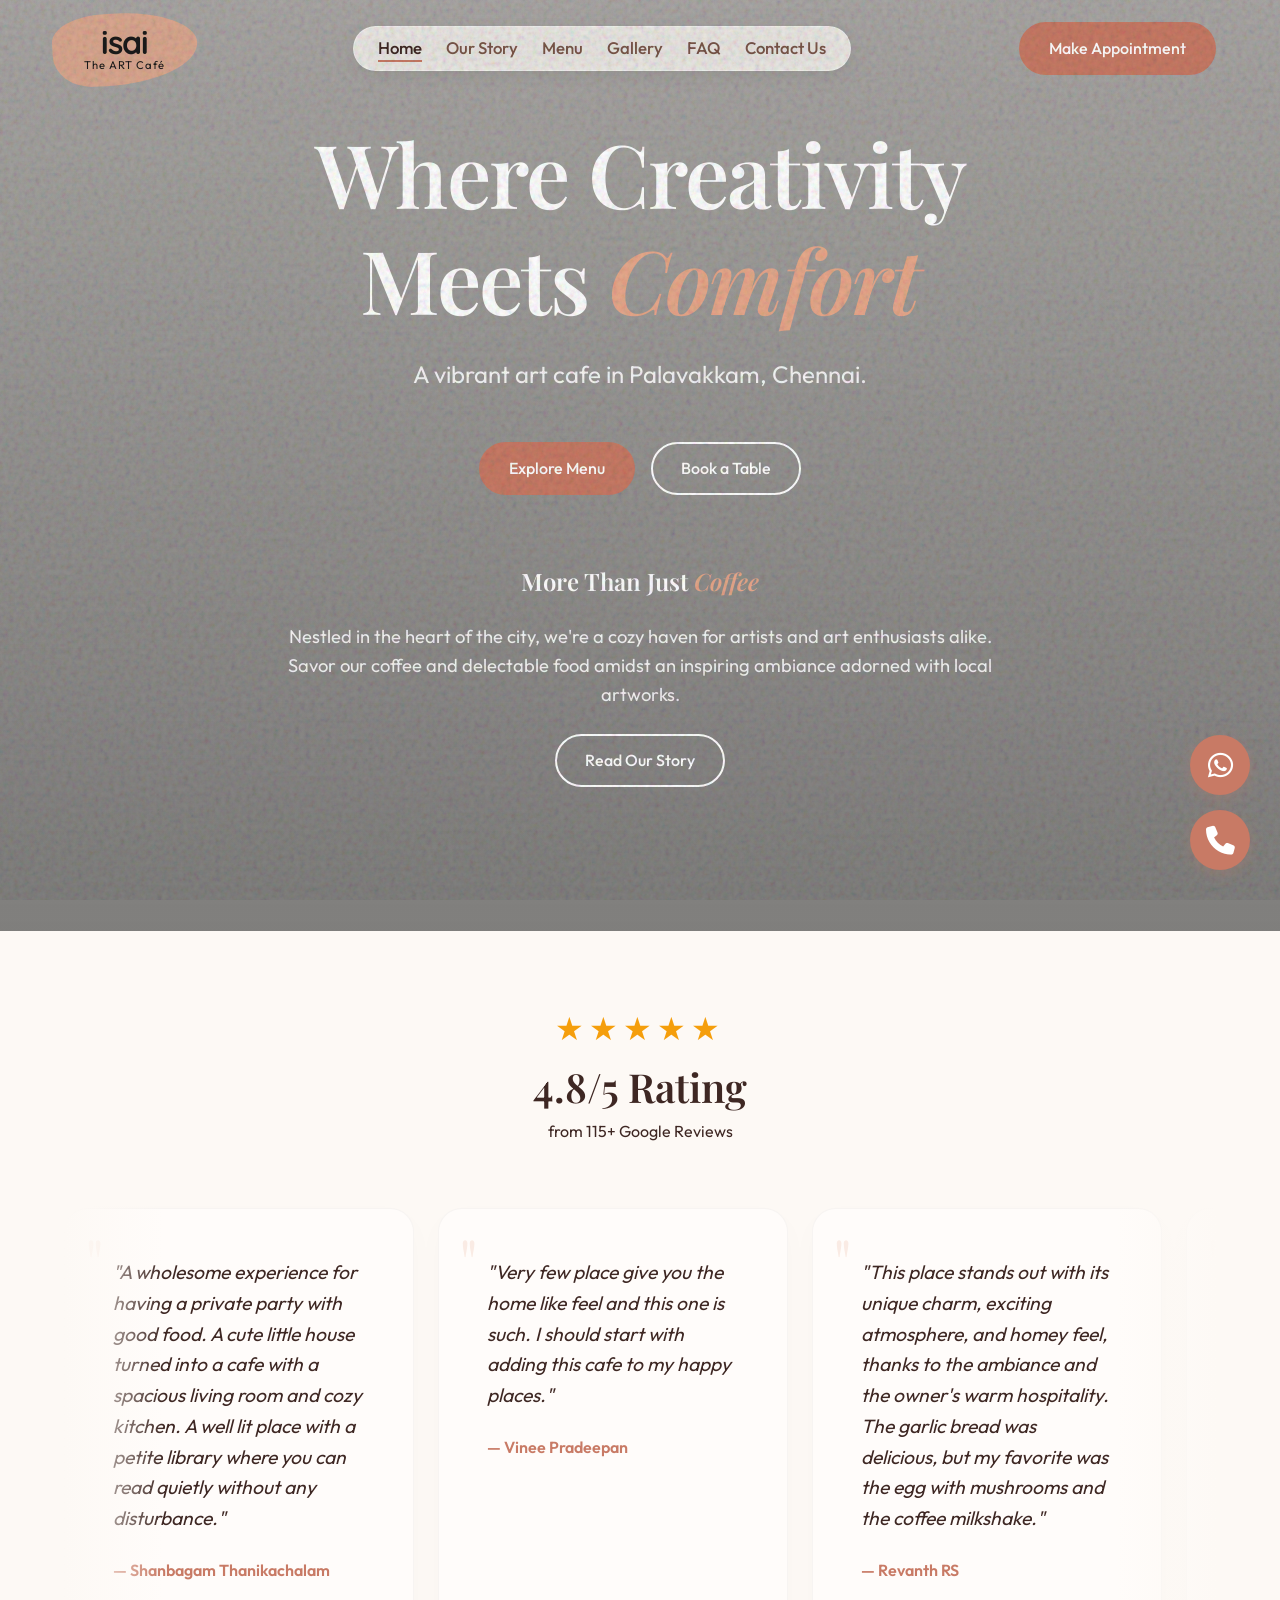
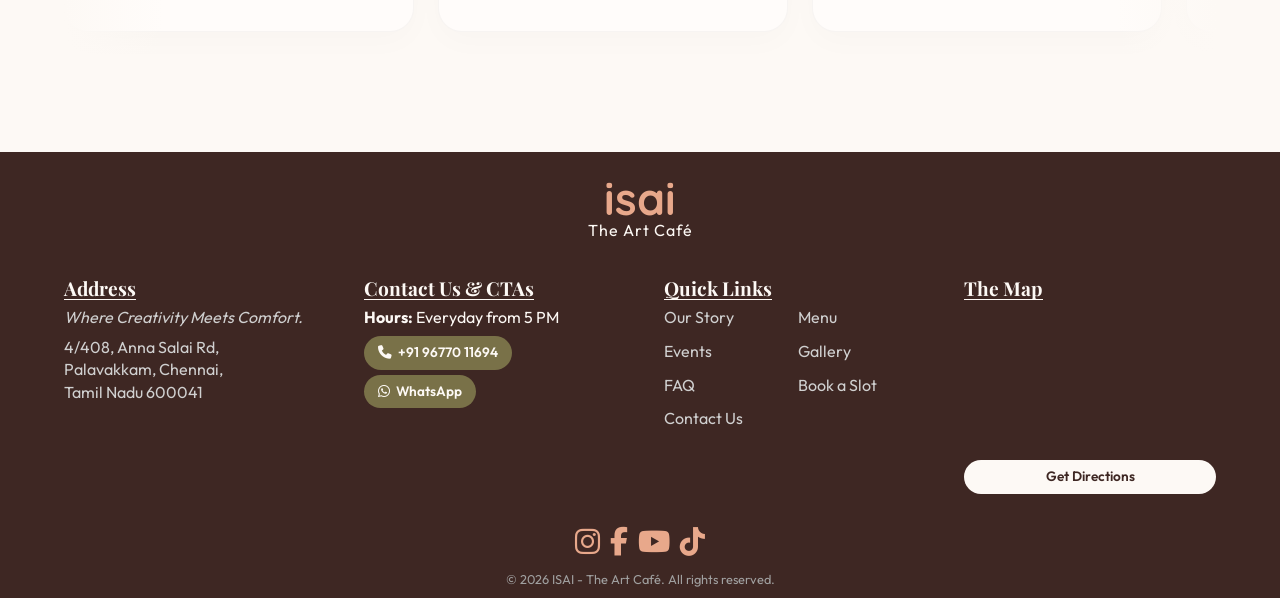
==== commit 4bdeb754: "added reviews cards" ====
--- a/index.html
+++ b/index.html
@@ -74,38 +74,108 @@
                         <div class="reviews-marquee-content">
                             <!-- Original Set -->
                             <blockquote class="review-card">
-                                <p>"They serve incredibly tasty food that is cooked with fresh ingredients."</p>
-                                <footer>— Google Reviewer</footer>
+                                <p>"A wholesome experience for having a private party with good food. A cute little
+                                    house turned into a cafe with a spacious living room and cozy kitchen. A well lit
+                                    place with a petite library where you can read quietly without any disturbance."</p>
+                                <footer>— Shanbagam Thanikachalam</footer>
                             </blockquote>
+
                             <blockquote class="review-card">
-                                <p>"Cool place to hangout in a super duper budget friendly pricing."</p>
-                                <footer>— Google Reviewer</footer>
+                                <p>"Very few place give you the home like feel and this one is such. I should start with
+                                    adding this cafe to my happy places."</p>
+                                <footer>— Vinee Pradeepan</footer>
                             </blockquote>
+
                             <blockquote class="review-card">
-                                <p>"Amazing ambiance and the pan-fried mushrooms are a must-try!"</p>
-                                <footer>— Google Reviewer</footer>
+                                <p>"This place stands out with its unique charm, exciting atmosphere, and homey feel,
+                                    thanks to the ambiance and the owner's warm hospitality. The garlic bread was
+                                    delicious, but my favorite was the egg with mushrooms and the coffee milkshake."</p>
+                                <footer>— Revanth RS</footer>
                             </blockquote>
+
                             <blockquote class="review-card">
-                                <p>"The perfect spot for a cozy evening with friends and great coffee."</p>
-                                <footer>— Google Reviewer</footer>
+                                <p>"Nice cafe with limited but excellent menu. Looks like best suited for brirthday or
+                                    other small events. They have lot of books that we can read while we are there."</p>
+                                <footer>— Vijayakumar Balasubramanian</footer>
+                            </blockquote>
+
+                            <blockquote class="review-card">
+                                <p>"It is an amazing cute place for dining in. It’s a small place for now but the Chef
+                                    said they are planning on extending so we will definitely visit again with a large
+                                    crowd once again."</p>
+                                <footer>— Nandhini Veerappan</footer>
+                            </blockquote>
+
+                            <blockquote class="review-card">
+                                <p>"An ambience that gives you inspiration!! The chef is very friendly and his mom drops
+                                    in sometimes to add a bit more love to the place and food!"</p>
+                                <footer>— Shwarna</footer>
+                            </blockquote>
+
+                            <blockquote class="review-card">
+                                <p>"Loved the ambience and the atmosphere as a whole...Beautiful how everything there
+                                    had a personal touch to it...be it the interior design by the son and the mom's
+                                    delicious cooking."</p>
+                                <footer>— Sneha M</footer>
+                            </blockquote>
+
+                            <blockquote class="review-card">
+                                <p>"A hidden gem indeed. The owner and the chef were very friendly. They made me feel
+                                    like at home and prepared for me a sumptuous coffee and burger."</p>
+                                <footer>— Jayarani M</footer>
                             </blockquote>
 
                             <!-- Duplicate Set for Seamless Scrolling -->
-                            <blockquote class="review-card" aria-hidden="true">
-                                <p>"They serve incredibly tasty food that is cooked with fresh ingredients."</p>
-                                <footer>— Google Reviewer</footer>
+                            <blockquote class="review-card">
+                                <p>"A wholesome experience for having a private party with good food. A cute little
+                                    house turned into a cafe with a spacious living room and cozy kitchen. A well lit
+                                    place with a petite library where you can read quietly without any disturbance."</p>
+                                <footer>— Shanbagam Thanikachalam</footer>
                             </blockquote>
-                            <blockquote class="review-card" aria-hidden="true">
-                                <p>"Cool place to hangout in a super duper budget friendly pricing."</p>
-                                <footer>— Google Reviewer</footer>
+
+                            <blockquote class="review-card">
+                                <p>"Very few place give you the home like feel and this one is such. I should start with
+                                    adding this cafe to my happy places."</p>
+                                <footer>— Vinee Pradeepan</footer>
                             </blockquote>
-                            <blockquote class="review-card" aria-hidden="true">
-                                <p>"Amazing ambiance and the pan-fried mushrooms are a must-try!"</p>
-                                <footer>— Google Reviewer</footer>
+
+                            <blockquote class="review-card">
+                                <p>"This place stands out with its unique charm, exciting atmosphere, and homey feel,
+                                    thanks to the ambiance and the owner's warm hospitality. The garlic bread was
+                                    delicious, but my favorite was the egg with mushrooms and the coffee milkshake."</p>
+                                <footer>— Revanth RS</footer>
                             </blockquote>
-                            <blockquote class="review-card" aria-hidden="true">
-                                <p>"The perfect spot for a cozy evening with friends and great coffee."</p>
-                                <footer>— Google Reviewer</footer>
+
+                            <blockquote class="review-card">
+                                <p>"Nice cafe with limited but excellent menu. Looks like best suited for brirthday or
+                                    other small events. They have lot of books that we can read while we are there."</p>
+                                <footer>— Vijayakumar Balasubramanian</footer>
+                            </blockquote>
+
+                            <blockquote class="review-card">
+                                <p>"It is an amazing cute place for dining in. It’s a small place for now but the Chef
+                                    said they are planning on extending so we will definitely visit again with a large
+                                    crowd once again."</p>
+                                <footer>— Nandhini Veerappan</footer>
+                            </blockquote>
+
+                            <blockquote class="review-card">
+                                <p>"An ambience that gives you inspiration!! The chef is very friendly and his mom drops
+                                    in sometimes to add a bit more love to the place and food!"</p>
+                                <footer>— Shwarna</footer>
+                            </blockquote>
+
+                            <blockquote class="review-card">
+                                <p>"Loved the ambience and the atmosphere as a whole...Beautiful how everything there
+                                    had a personal touch to it...be it the interior design by the son and the mom's
+                                    delicious cooking."</p>
+                                <footer>— Sneha M</footer>
+                            </blockquote>
+
+                            <blockquote class="review-card">
+                                <p>"A hidden gem indeed. The owner and the chef were very friendly. They made me feel
+                                    like at home and prepared for me a sumptuous coffee and burger."</p>
+                                <footer>— Jayarani M</footer>
                             </blockquote>
                         </div>
                     </div>
--- a/style.css
+++ b/style.css
@@ -583,20 +583,26 @@
     display: inline-block;
 }
 
+/* Added a slightly larger gap between cards */
 .menu-items {
     display: grid;
     grid-template-columns: 1fr;
-    gap: var(--spacing-md);
-}
-
+    gap: 2rem;
+}
+
+/* HORIZONTAL CARD LAYOUT */
 .aesthetic-menu-item {
     background: var(--bg-warm-white);
     border-radius: var(--radius-md);
+    /* Usually ~12px to 16px */
     overflow: hidden;
     display: flex;
-    flex-direction: column;
+    flex-direction: row;
+    /* Image left, text right */
     border: 1px solid rgba(0, 0, 0, 0.04);
     transition: var(--transition-smooth);
+    min-height: 220px;
+    /* Gives the card good volume */
 }
 
 .aesthetic-menu-item:hover {
@@ -604,17 +610,24 @@
     box-shadow: 0 15px 30px rgba(200, 122, 101, 0.15);
 }
 
+/* Restricts the image to the left side */
 .menu-item-image {
-    width: 100%;
-    height: 200px;
+    width: 45%;
+    /* Adjust this if you want the image wider/narrower */
+    flex-shrink: 0;
+    /* Prevents text from squishing the image */
     background-size: cover;
     background-position: center;
 }
 
+/* Elegantly centers the text block next to the image */
 .item-details {
-    padding: var(--spacing-md);
+    padding: 2.5rem 2rem;
+    /* Luxurious padding like the screenshot */
     display: flex;
     flex-direction: column;
+    justify-content: center;
+    /* Vertically centers the content */
     flex: 1;
 }
 
@@ -622,27 +635,56 @@
     display: flex;
     justify-content: space-between;
     align-items: flex-start;
-    margin-bottom: var(--spacing-xs);
-}
-
+    gap: 15px;
+    /* Keeps price from touching long titles */
+    margin-bottom: 1.5rem;
+    /* Pushes the description down slightly */
+}
+
+/* Increased font size to match your design */
 .item-header h4 {
-    font-size: 1.3rem;
+    font-size: 1.6rem;
     font-family: var(--font-heading);
-    padding-right: 15px;
-}
-
+    line-height: 1.2;
+    margin: 0;
+}
+
+/* Styled the price to pop */
 .item-price {
     font-family: var(--font-body);
-    font-size: 1.2rem;
+    font-size: 1.4rem;
     font-weight: 600;
     color: var(--brand-primary);
     white-space: nowrap;
+    margin-top: 2px;
+    /* Aligns visually with the H4 text */
 }
 
 .item-desc {
     color: var(--text-subtle);
-    font-size: 0.95rem;
-    margin-top: auto;
+    font-size: 1.05rem;
+    line-height: 1.5;
+    margin: 0;
+}
+
+/* =========================================
+   MOBILE RESPONSIVENESS
+   ========================================= */
+@media (max-width: 768px) {
+    .aesthetic-menu-item {
+        flex-direction: column;
+        /* Stacks image on top of text on phones */
+    }
+
+    .menu-item-image {
+        width: 100%;
+        height: 240px;
+        /* Fixed height for mobile screens */
+    }
+
+    .item-details {
+        padding: 1.5rem;
+    }
 }
 
 /* ==========================================================================
@@ -932,7 +974,9 @@
     color: var(--bg-cream);
     font-size: 1.2rem;
     margin-bottom: 5px;
-    font-weight: 500;
+    font-weight: bold;
+    text-decoration: underline;
+    text-underline-offset: 3px;
 }
 
 .footer-address-italic {
@@ -972,12 +1016,15 @@
     font-size: 0.85rem;
 }
 
-.phone-btn, .whatsapp-btn {
-    background-color: #797148; /* Olive green from design */
+.phone-btn,
+.whatsapp-btn {
+    background-color: #797148;
+    /* Olive green from design */
     color: var(--bg-cream);
 }
 
-.phone-btn:hover, .whatsapp-btn:hover {
+.phone-btn:hover,
+.whatsapp-btn:hover {
     background-color: #605938;
 }
 
@@ -993,9 +1040,9 @@
 
 .footer-quick-links {
     list-style: none;
-    display: flex;
-    flex-direction: column;
-    gap: 4px;
+    display: grid;
+    grid-template-columns: repeat(2, 1fr);
+    gap: 8px 15px;
 }
 
 .footer-quick-links a {
@@ -1127,27 +1174,22 @@
     width: 60px;
     height: 60px;
     border-radius: 50%;
-    background-color: var(--white);
+    background-color: var(--brand-primary);
+    color: var(--white);
     display: flex;
     align-items: center;
     justify-content: center;
     font-size: 1.8rem;
-    box-shadow: 0 4px 15px rgba(0, 0, 0, 0.15);
+    box-shadow: 0 4px 15px rgba(200, 122, 101, 0.3);
     transition: var(--transition-smooth);
     text-decoration: none;
 }
 
-.widget-btn.whatsapp {
-    color: #25D366;
-}
-
-.widget-btn.phone {
-    color: #3b5998;
-}
-
 .widget-btn:hover {
     transform: scale(1.1) translateY(-5px);
-    box-shadow: 0 8px 25px rgba(0, 0, 0, 0.2);
+    box-shadow: 0 8px 25px rgba(200, 122, 101, 0.5);
+    background-color: var(--text-main);
+    color: var(--white);
 }
 
 /* ==========================================================================
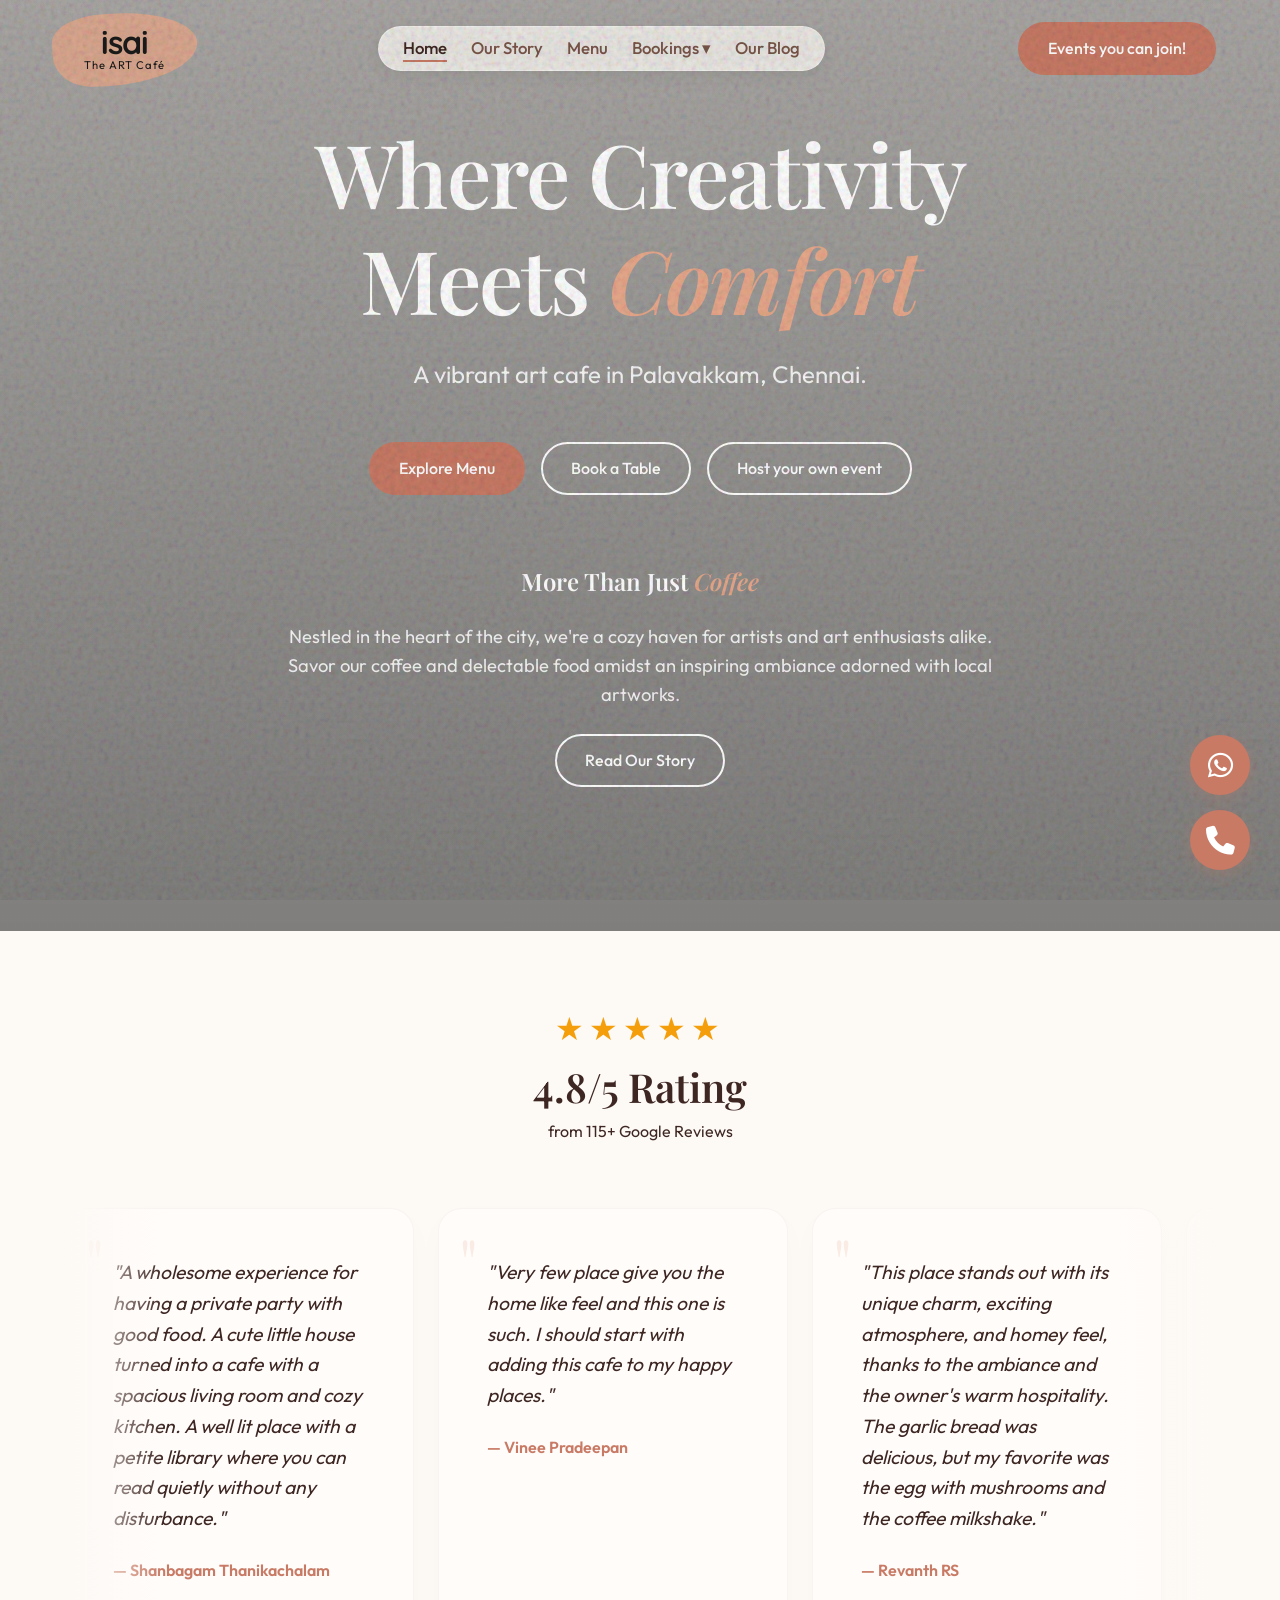
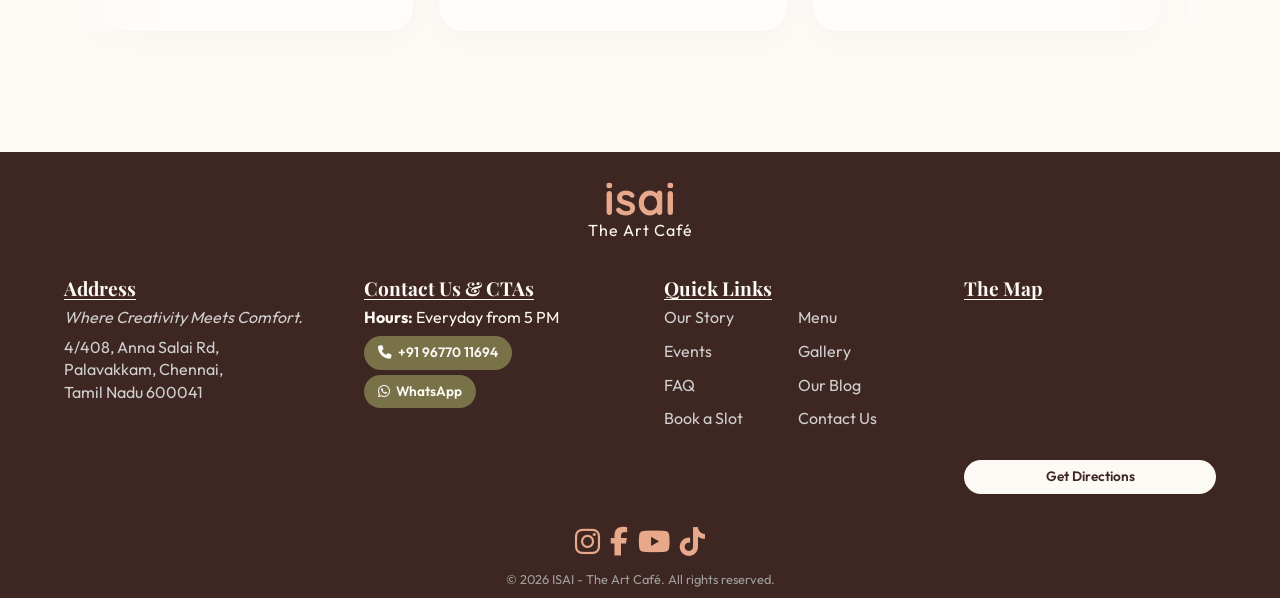
==== commit 7cb8ec9a: "added book table and rent space modules" ====
--- a/index.html
+++ b/index.html
@@ -41,6 +41,8 @@
                     <a href="menu.html" class="btn btn-primary">Explore Menu</a>
                     <a href="booking.html" class="btn btn-secondary"
                         style="color: var(--white); border-color: var(--white);">Book a Table</a>
+                    <a href="host-event.html" class="btn btn-secondary"
+                        style="color: var(--white); border-color: var(--white);">Host your own event</a>
                 </div>
             </div>
 
--- a/style.css
+++ b/style.css
@@ -1258,4 +1258,68 @@
     .menu-item-image {
         width: 200px;
     }
+}
+
+/* Dropdown Container */
+.nav-dropdown {
+    position: relative;
+}
+
+/* Dropdown Content with Glassmorphism and slide/fade entrance */
+.dropdown-content {
+    position: absolute;
+    top: 100%;
+    left: 50%;
+    transform: translateX(-50%) translateY(10px);
+    opacity: 0;
+    visibility: hidden;
+    min-width: 180px;
+    background-color: rgba(253, 249, 245, 0.75); /* Semi-transparent cream matching --bg-cream */
+    backdrop-filter: blur(12px);
+    -webkit-backdrop-filter: blur(12px);
+    border: 1px solid rgba(255, 255, 255, 0.45); /* Frosted glass border */
+    border-radius: var(--radius-md);
+    padding: 8px; /* Breathing room for list items */
+    box-shadow: 0 10px 30px rgba(62, 39, 35, 0.12); /* Warm coffee shadow */
+    list-style: none;
+    margin-top: 12px;
+    transition: opacity 0.3s cubic-bezier(0.25, 0.8, 0.25, 1),
+                transform 0.3s cubic-bezier(0.25, 0.8, 0.25, 1),
+                visibility 0.3s;
+    z-index: 1000;
+}
+
+/* Invisible hover bridge to eliminate the hover-flicker dead zone */
+.dropdown-content::before {
+    content: '';
+    position: absolute;
+    top: -15px; /* Covers the 12px gap + 3px overlap */
+    left: 0;
+    width: 100%;
+    height: 15px;
+    background: transparent;
+}
+
+/* Show dropdown on hover with animation trigger */
+.nav-dropdown:hover .dropdown-content {
+    opacity: 1;
+    visibility: visible;
+    transform: translateX(-50%) translateY(0);
+}
+
+/* Premium list items style matching the Artistic & Chill aesthetic */
+.dropdown-content li a {
+    padding: 10px 16px;
+    display: block;
+    font-size: 0.95rem;
+    font-weight: 500;
+    color: var(--text-main);
+    border-radius: calc(var(--radius-md) - 8px); /* Nested radius */
+    transition: var(--transition-smooth);
+}
+
+.dropdown-content li a:hover {
+    background-color: var(--brand-accent-light); /* Soft peach background hover */
+    color: var(--brand-primary); /* Warm terracotta text */
+    transform: translateX(4px); /* Chill slide-in micro-animation */
 }
